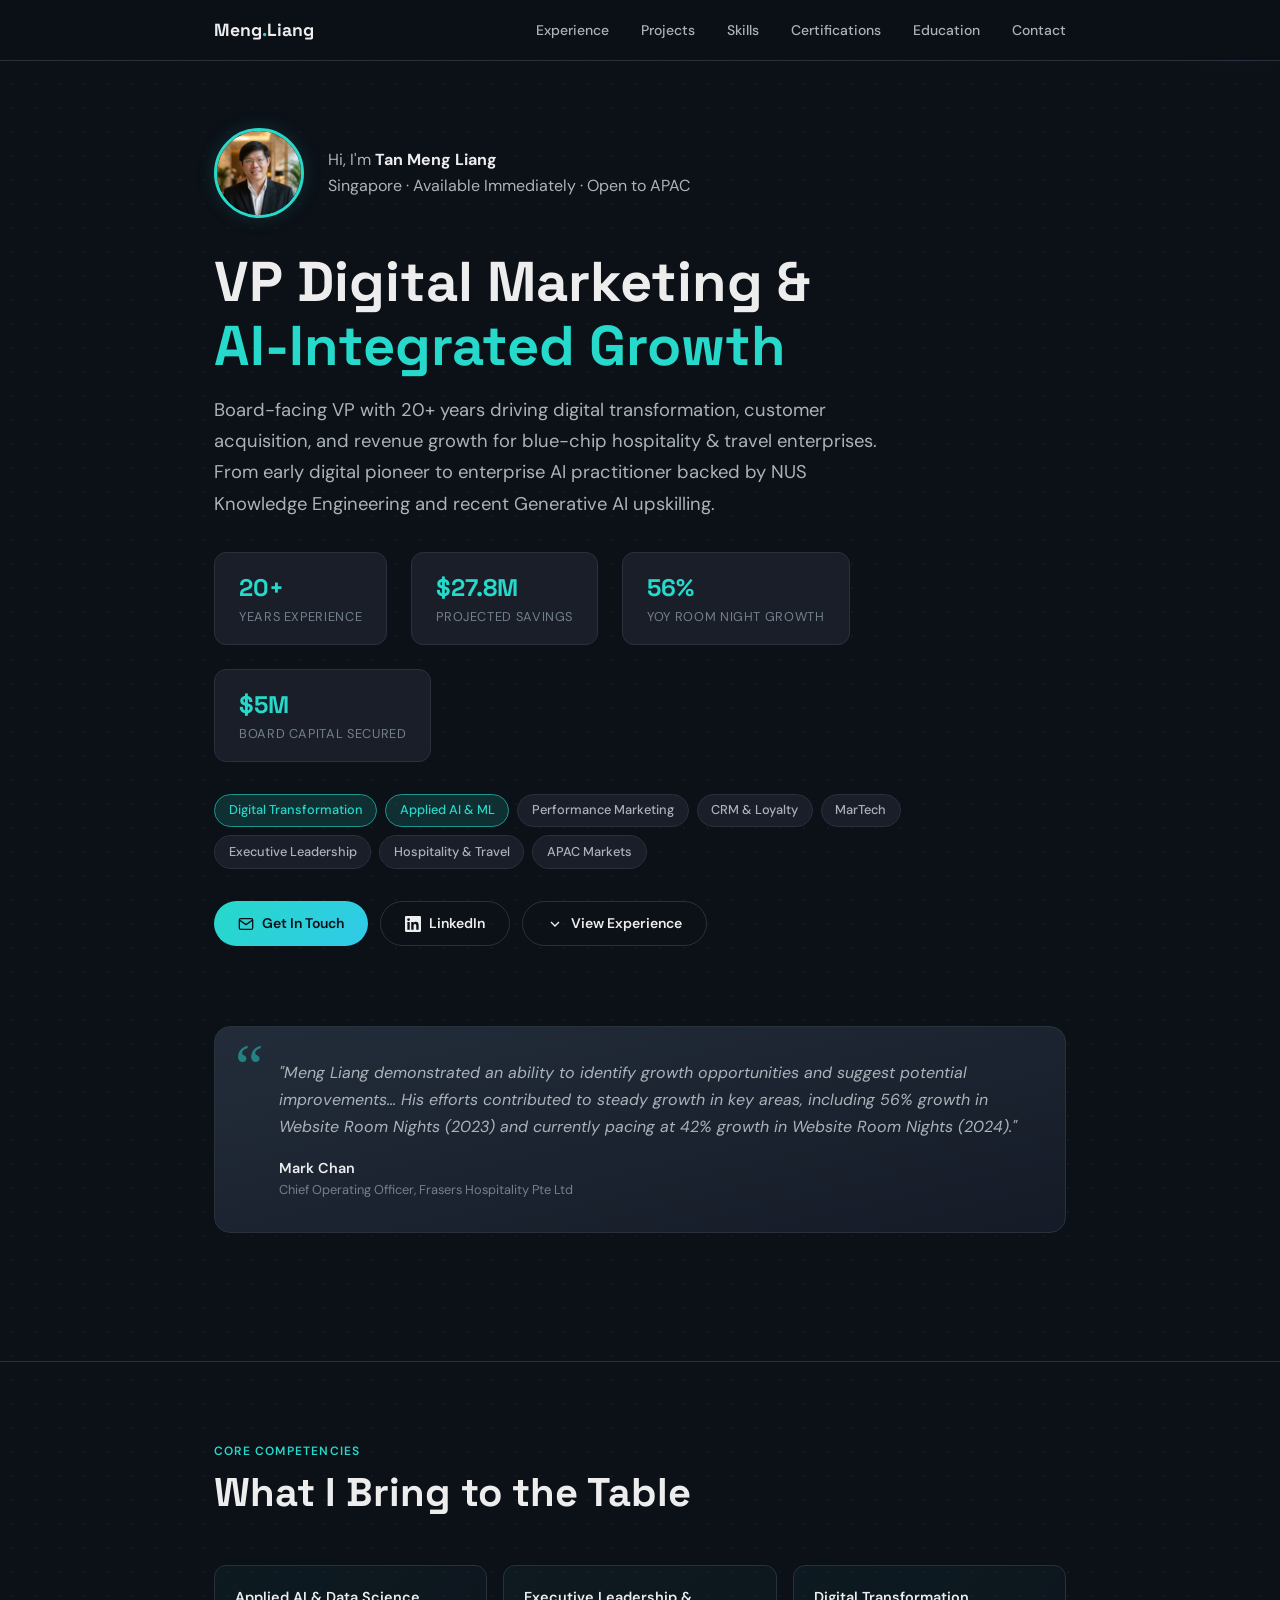
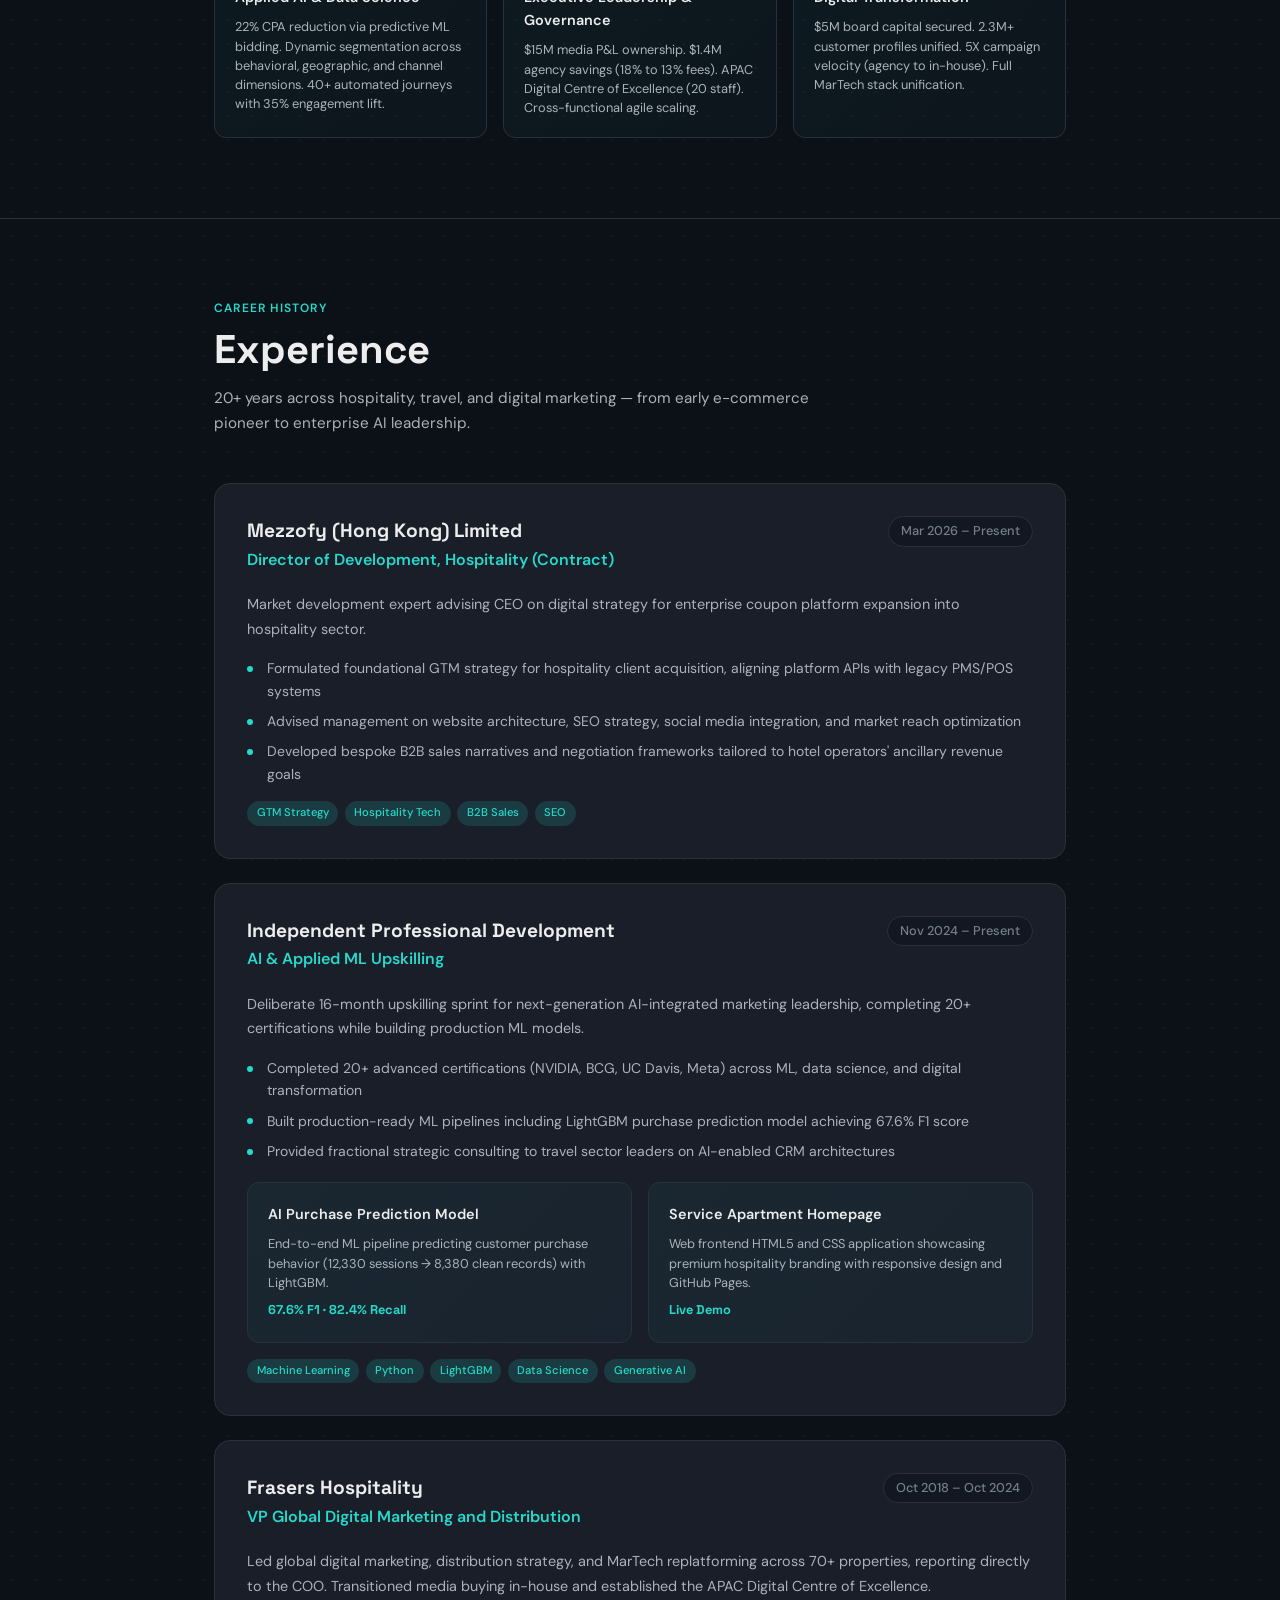
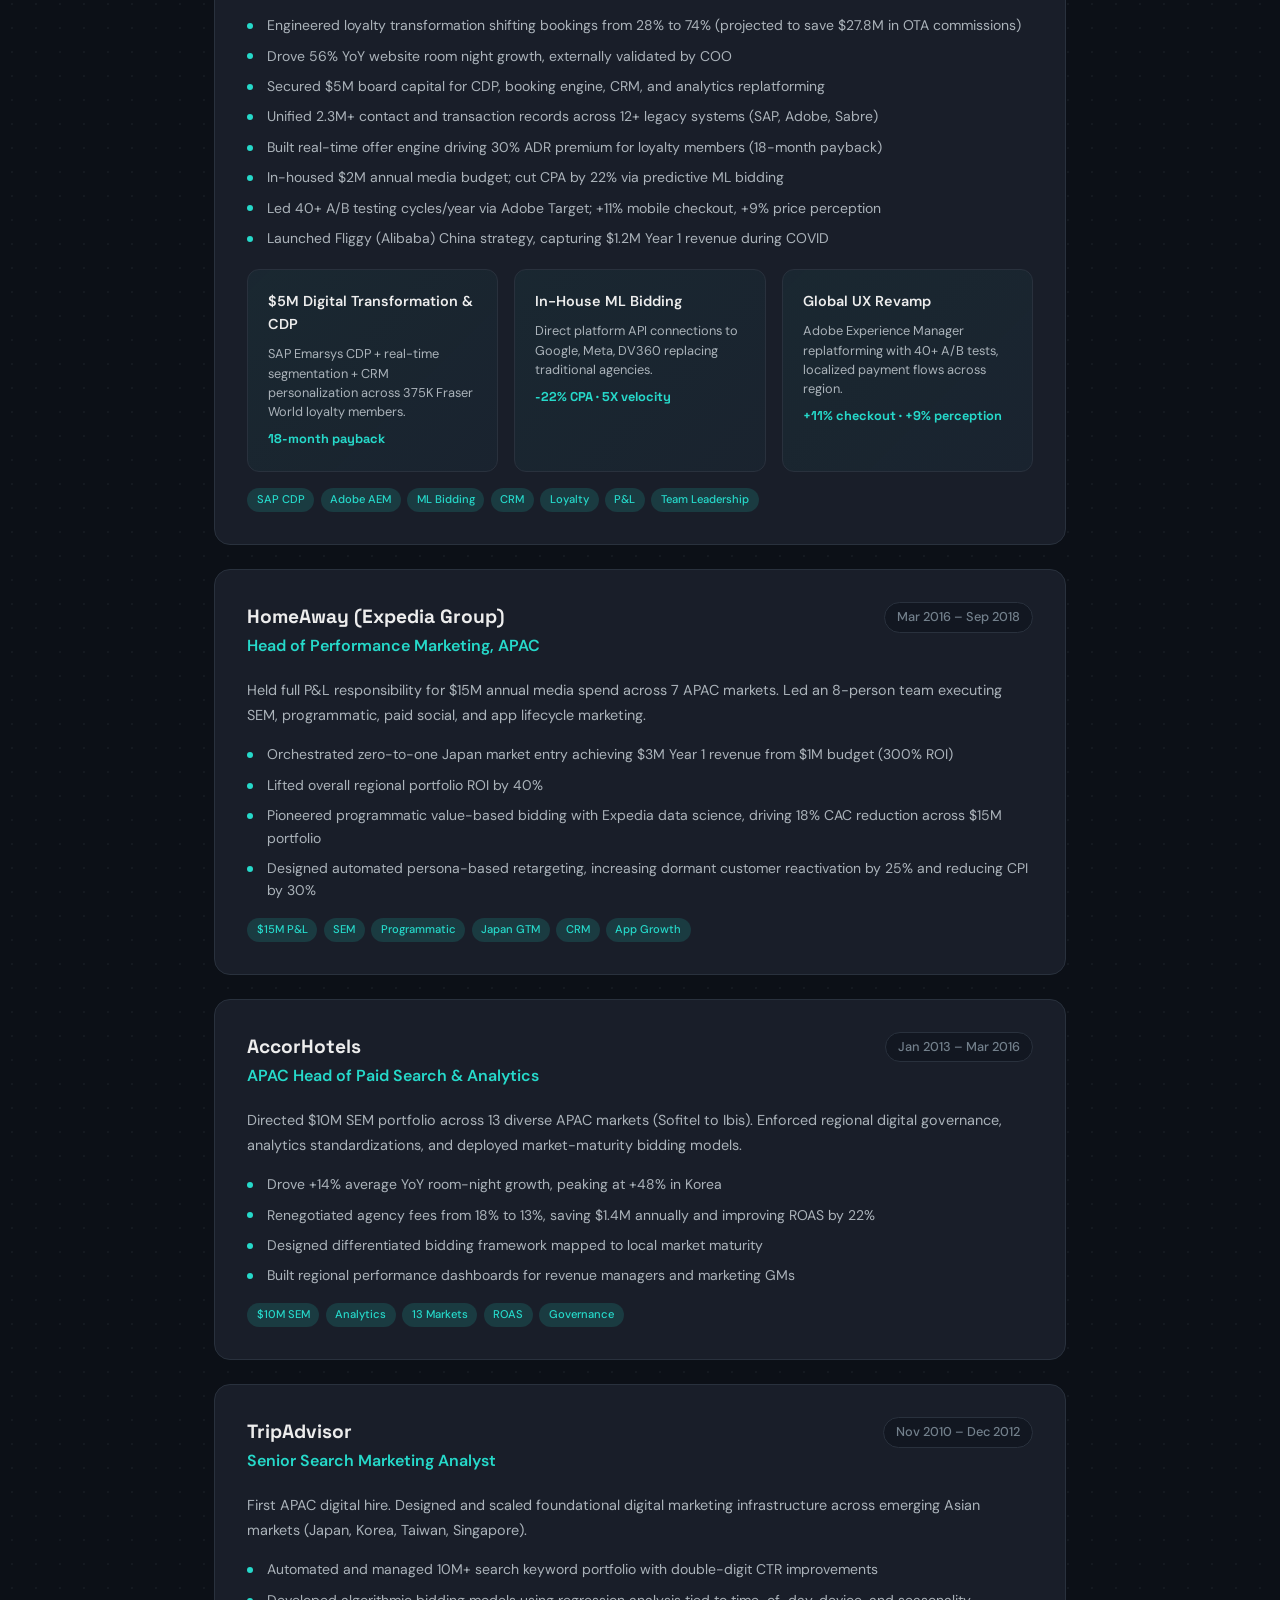
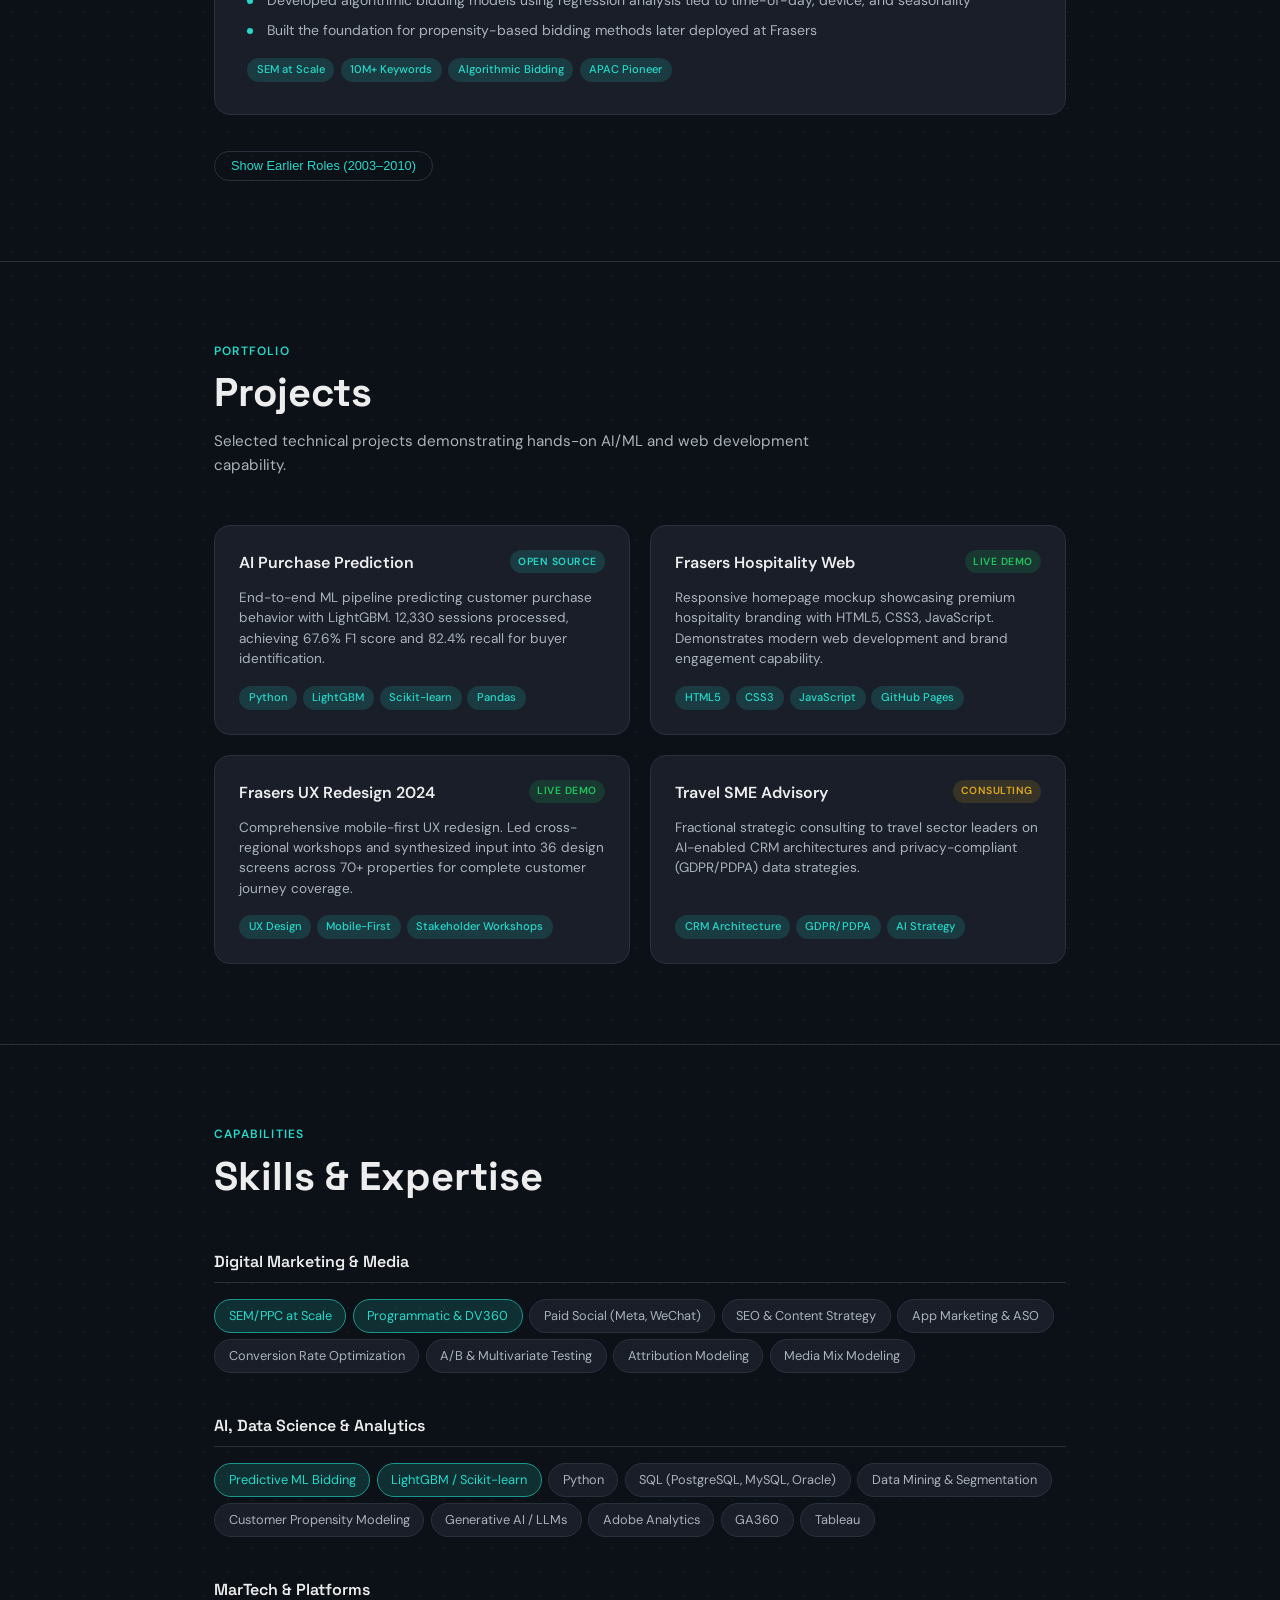
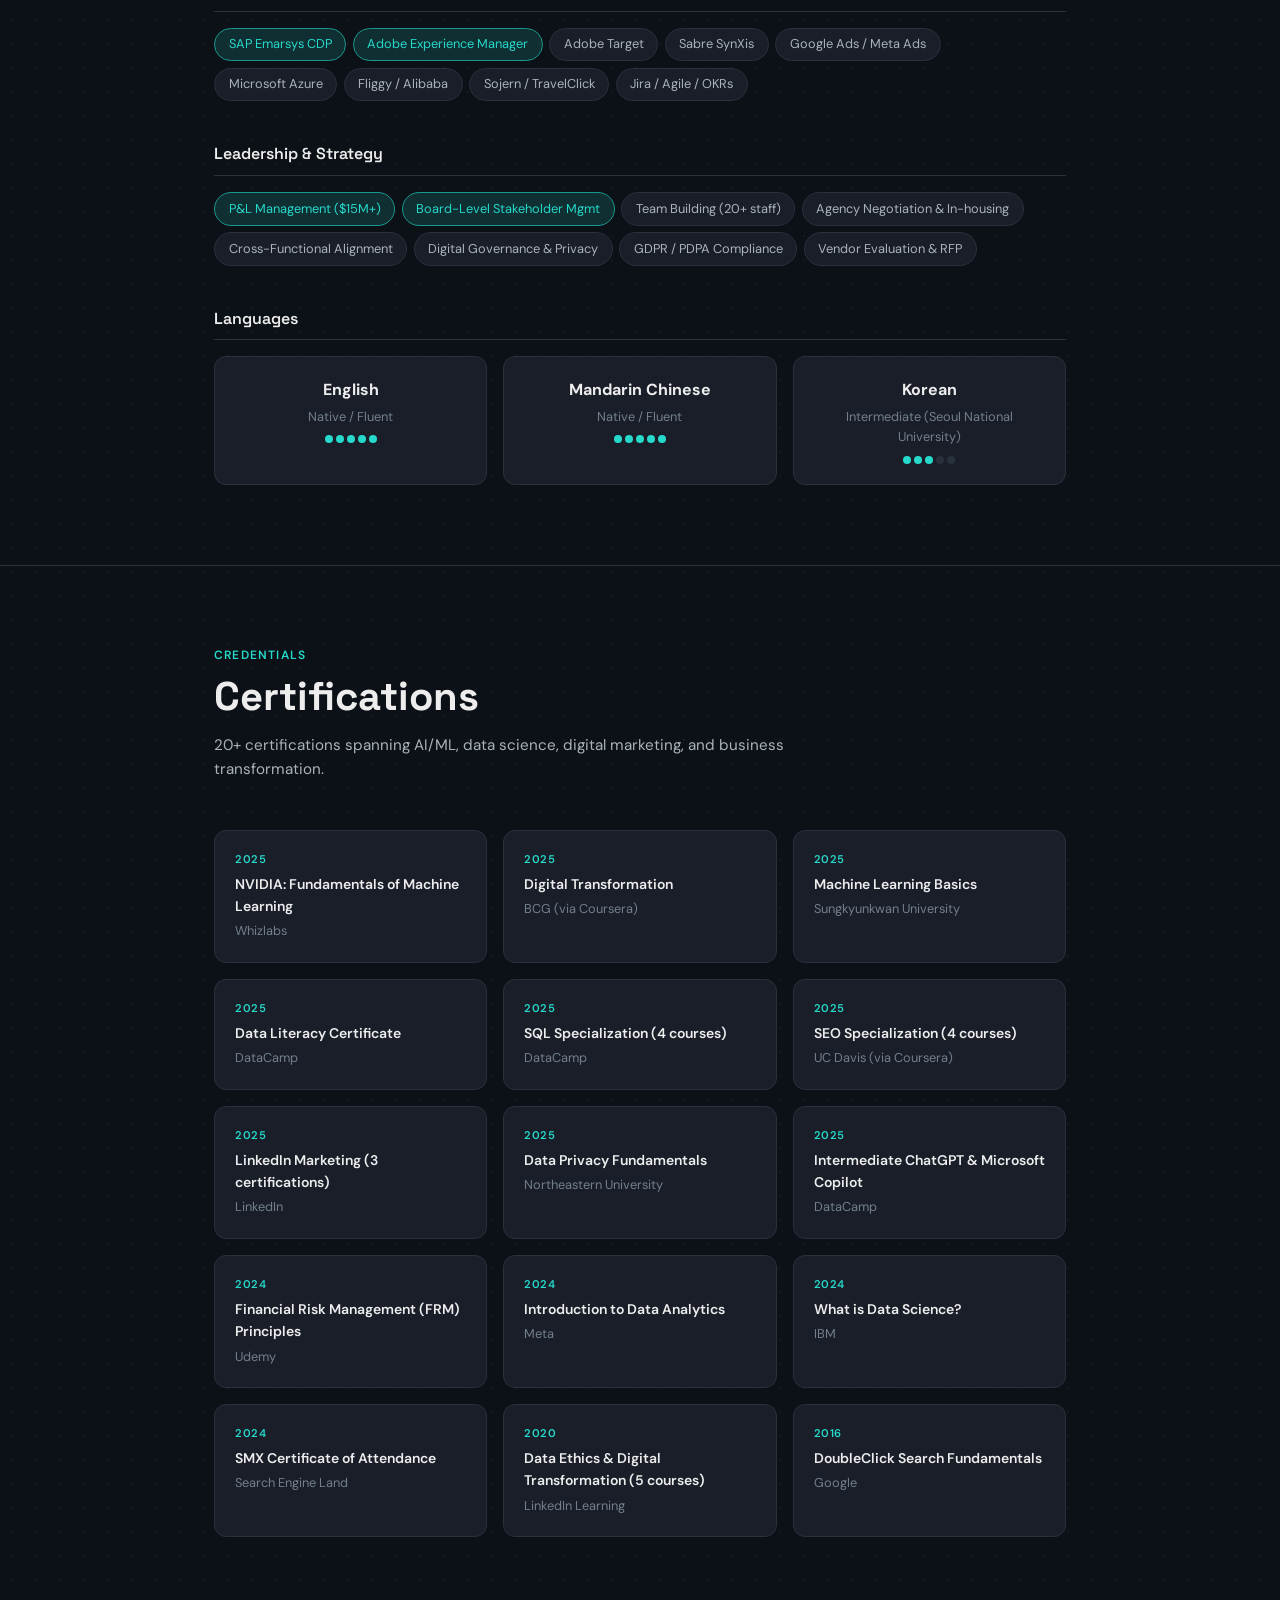
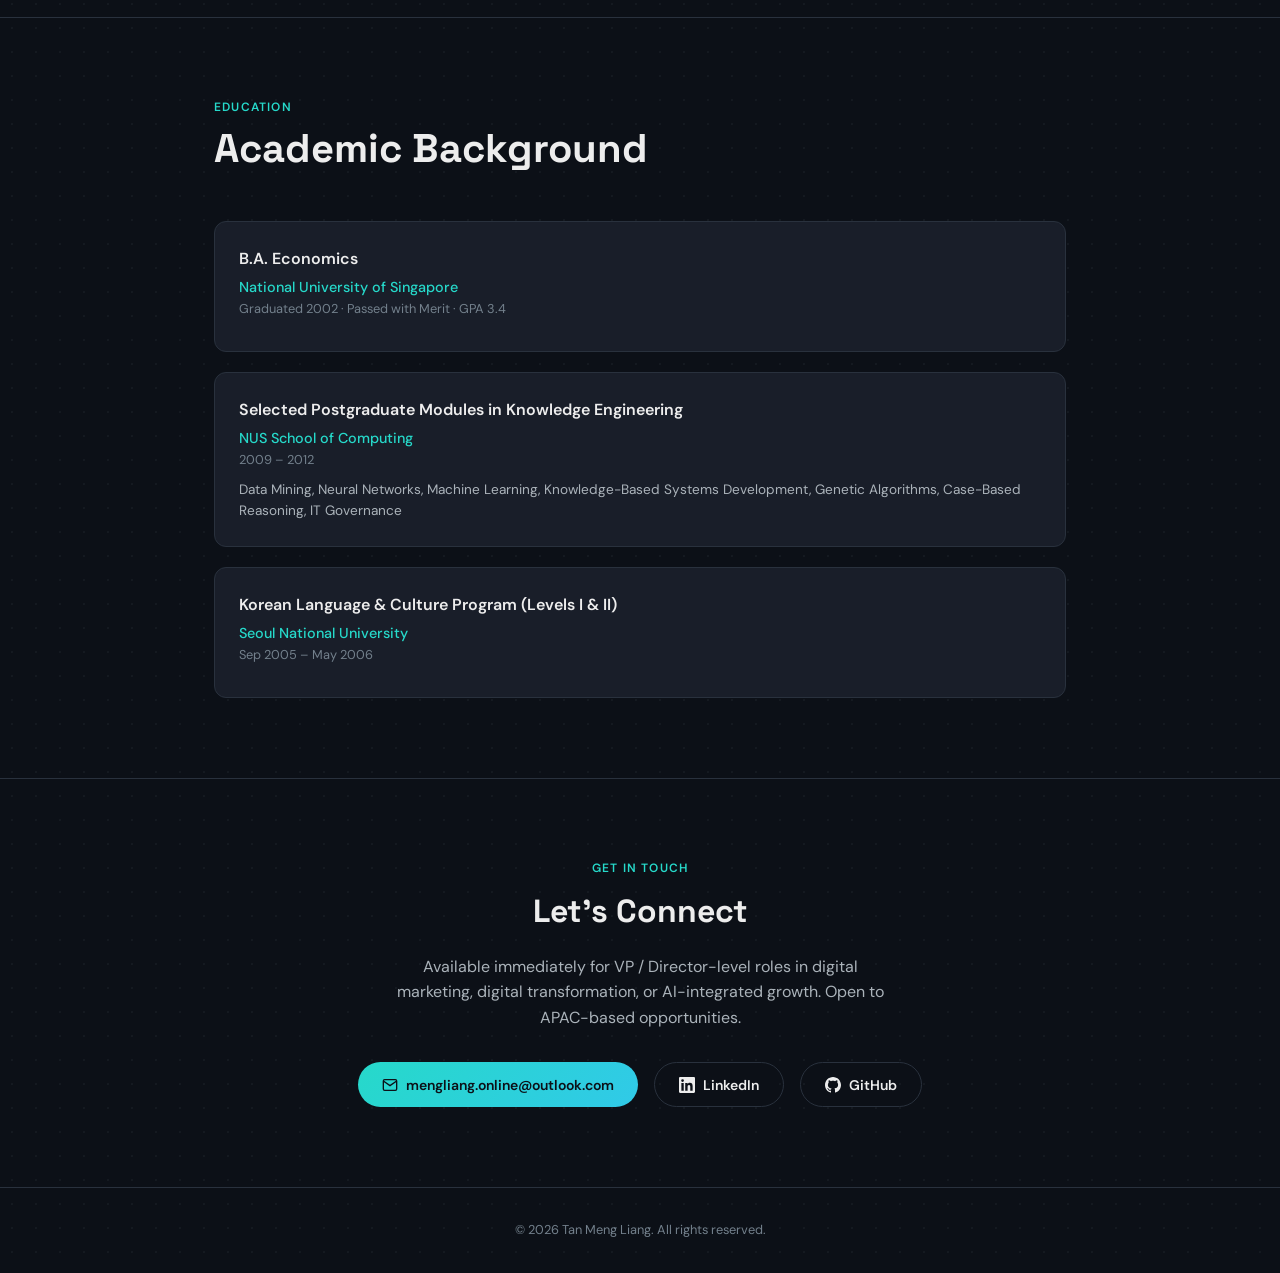
==== resume/index.html @ 30c7f970 "Add resume portfolio page inspired by santifer.io Single-page dark-mode resume at /resume/ with full" ====
<!DOCTYPE html>
<html lang="en">
<head>
  <meta charset="UTF-8">
  <meta name="viewport" content="width=device-width, initial-scale=1.0">
  <title>Tan Meng Liang — VP Digital Marketing & AI-Integrated Growth</title>
  <meta name="description" content="Board-facing VP of Digital Marketing with 20+ years driving digital transformation, customer acquisition, and revenue growth for blue-chip hospitality and travel enterprises.">

  <link rel="shortcut icon" href="../assets/images/logo.ico" type="image/x-icon">
  <link rel="preconnect" href="https://fonts.googleapis.com">
  <link rel="preconnect" href="https://fonts.gstatic.com" crossorigin>
  <link href="https://fonts.googleapis.com/css2?family=Space+Grotesk:wght@400;500;600;700&family=DM+Sans:wght@300;400;500;600;700&display=swap" rel="stylesheet">

  <style>
    /* ========== RESET & BASE ========== */
    *, *::before, *::after { margin: 0; padding: 0; box-sizing: border-box; }

    :root {
      --bg-primary: hsl(220, 30%, 7%);
      --bg-secondary: hsl(220, 30%, 10%);
      --bg-card: hsl(220, 25%, 13%);
      --bg-card-hover: hsl(220, 25%, 16%);
      --border: hsl(215, 20%, 20%);
      --border-light: hsl(215, 20%, 25%);
      --text-primary: hsl(0, 0%, 93%);
      --text-secondary: hsl(210, 10%, 70%);
      --text-muted: hsl(210, 10%, 50%);
      --accent: hsl(175, 70%, 50%);
      --accent-dim: hsl(175, 70%, 35%);
      --accent-glow: hsla(175, 70%, 50%, 0.15);
      --accent-2: hsl(190, 80%, 55%);
      --gradient-accent: linear-gradient(135deg, hsl(175, 70%, 50%), hsl(190, 80%, 55%));
      --gradient-card: linear-gradient(to bottom right, hsl(215, 25%, 18%) 3%, hsl(220, 30%, 12%) 97%);
      --gold: hsl(43, 76%, 50%);
      --purple: hsl(270, 70%, 60%);
      --success: hsl(142, 72%, 45%);
      --font-body: 'DM Sans', system-ui, sans-serif;
      --font-display: 'Space Grotesk', system-ui, sans-serif;
      --radius-sm: 0.375rem;
      --radius-md: 0.5rem;
      --radius-lg: 0.75rem;
      --radius-xl: 1rem;
      --radius-2xl: 1.25rem;
      --radius-full: 9999px;
      --shadow-sm: 0 1px 3px rgba(0,0,0,0.3);
      --shadow-md: 0 4px 12px rgba(0,0,0,0.3);
      --shadow-lg: 0 8px 30px rgba(0,0,0,0.4);
      --shadow-xl: 0 12px 40px rgba(0,0,0,0.5);
    }

    html { scroll-behavior: smooth; }
    body {
      font-family: var(--font-body);
      background: var(--bg-primary);
      color: var(--text-primary);
      line-height: 1.6;
      -webkit-font-smoothing: antialiased;
    }

    a { color: var(--accent); text-decoration: none; transition: all 0.2s; }
    a:hover { color: var(--accent-2); }
    img { max-width: 100%; display: block; }

    /* ========== LAYOUT ========== */
    .container { max-width: 900px; margin: 0 auto; padding: 0 1.5rem; }
    .section { padding: 5rem 0; }
    .section + .section { border-top: 1px solid var(--border); }

    /* ========== NAV ========== */
    nav {
      position: fixed; top: 0; left: 0; right: 0; z-index: 100;
      background: hsla(220, 30%, 7%, 0.85);
      backdrop-filter: blur(12px);
      border-bottom: 1px solid var(--border);
      transition: all 0.3s;
    }
    nav .container {
      display: flex; align-items: center; justify-content: space-between;
      height: 60px;
    }
    .nav-logo {
      font-family: var(--font-display); font-weight: 700; font-size: 1.1rem;
      color: var(--text-primary);
    }
    .nav-logo span { color: var(--accent); }
    .nav-links { display: flex; gap: 2rem; list-style: none; }
    .nav-links a {
      color: var(--text-secondary); font-size: 0.875rem; font-weight: 500;
      transition: color 0.2s; position: relative;
    }
    .nav-links a:hover, .nav-links a.active { color: var(--accent); }
    .nav-links a::after {
      content: ''; position: absolute; bottom: -4px; left: 0; width: 0; height: 2px;
      background: var(--accent); transition: width 0.2s;
    }
    .nav-links a:hover::after { width: 100%; }
    .nav-toggle { display: none; background: none; border: none; color: var(--text-primary); cursor: pointer; padding: 0.5rem; }
    .nav-toggle svg { width: 24px; height: 24px; }

    /* ========== HERO ========== */
    .hero {
      padding: 8rem 0 5rem;
      position: relative; overflow: hidden;
    }
    .hero::before {
      content: '';
      position: absolute; top: -50%; right: -20%; width: 600px; height: 600px;
      background: radial-gradient(circle, var(--accent-glow) 0%, transparent 70%);
      pointer-events: none;
      animation: hero-glow 8s ease-in-out infinite alternate;
    }
    @keyframes hero-glow {
      0% { transform: scale(1); opacity: 0.5; }
      100% { transform: scale(1.3); opacity: 0.8; }
    }
    .hero-content { position: relative; z-index: 1; }
    .hero-top { display: flex; align-items: center; gap: 1.5rem; margin-bottom: 2rem; }
    .hero-avatar {
      width: 90px; height: 90px; border-radius: var(--radius-full);
      border: 3px solid var(--accent);
      object-fit: cover; flex-shrink: 0;
      box-shadow: 0 0 20px var(--accent-glow);
    }
    .hero-intro { font-size: 1rem; color: var(--text-secondary); }
    .hero-intro strong { color: var(--text-primary); }
    .hero h1 {
      font-family: var(--font-display); font-size: clamp(2rem, 5vw, 3.5rem);
      font-weight: 700; line-height: 1.15; margin-bottom: 1rem;
    }
    .hero h1 .accent { color: var(--accent); }
    .hero-tagline {
      font-size: 1.15rem; color: var(--text-secondary); max-width: 680px;
      margin-bottom: 2rem; line-height: 1.7;
    }
    .hero-stats {
      display: flex; flex-wrap: wrap; gap: 1.5rem; margin-bottom: 2rem;
    }
    .stat {
      display: flex; flex-direction: column;
      padding: 1rem 1.5rem; background: var(--bg-card);
      border: 1px solid var(--border); border-radius: var(--radius-lg);
    }
    .stat-value {
      font-family: var(--font-display); font-size: 1.5rem; font-weight: 700; color: var(--accent);
    }
    .stat-label { font-size: 0.8rem; color: var(--text-muted); text-transform: uppercase; letter-spacing: 0.05em; }
    .hero-tags { display: flex; flex-wrap: wrap; gap: 0.5rem; margin-bottom: 2rem; }
    .tag {
      padding: 0.35rem 0.85rem; border-radius: var(--radius-full);
      font-size: 0.8rem; font-weight: 500;
      border: 1px solid var(--border);
      color: var(--text-secondary); background: var(--bg-card);
      transition: all 0.2s;
    }
    .tag:hover { border-color: var(--accent); color: var(--accent); }
    .tag.accent { background: var(--accent-glow); border-color: var(--accent-dim); color: var(--accent); }
    .hero-cta { display: flex; flex-wrap: wrap; gap: 0.75rem; }
    .btn {
      display: inline-flex; align-items: center; gap: 0.5rem;
      padding: 0.65rem 1.5rem; border-radius: var(--radius-full);
      font-size: 0.875rem; font-weight: 600; transition: all 0.2s;
      cursor: pointer; border: none;
    }
    .btn-primary {
      background: var(--gradient-accent); color: var(--bg-primary);
    }
    .btn-primary:hover { transform: translateY(-1px); box-shadow: 0 4px 20px var(--accent-glow); color: var(--bg-primary); }
    .btn-outline {
      background: transparent; color: var(--text-primary);
      border: 1px solid var(--border);
    }
    .btn-outline:hover { border-color: var(--accent); color: var(--accent); }

    /* ========== SECTION HEADERS ========== */
    .section-header { margin-bottom: 3rem; }
    .section-label {
      font-size: 0.75rem; font-weight: 600; text-transform: uppercase;
      letter-spacing: 0.1em; color: var(--accent); margin-bottom: 0.5rem;
    }
    .section-title {
      font-family: var(--font-display); font-size: clamp(1.75rem, 4vw, 2.5rem);
      font-weight: 700; line-height: 1.2;
    }
    .section-desc {
      color: var(--text-secondary); margin-top: 0.75rem; max-width: 600px; font-size: 0.95rem;
    }

    /* ========== QUOTE / TESTIMONIAL ========== */
    .quote-card {
      background: var(--gradient-card);
      border: 1px solid var(--border);
      border-radius: var(--radius-xl);
      padding: 2rem;
      margin-bottom: 3rem;
      position: relative;
    }
    .quote-card::before {
      content: '\201C'; font-size: 4rem; color: var(--accent);
      position: absolute; top: 0.5rem; left: 1.25rem; line-height: 1;
      font-family: Georgia, serif; opacity: 0.5;
    }
    .quote-text {
      font-size: 1rem; font-style: italic; color: var(--text-secondary);
      line-height: 1.7; padding-left: 2rem; margin-bottom: 1rem;
    }
    .quote-author {
      display: flex; align-items: center; gap: 0.75rem; padding-left: 2rem;
    }
    .quote-author-info .name { font-weight: 600; font-size: 0.9rem; color: var(--text-primary); }
    .quote-author-info .role { font-size: 0.8rem; color: var(--text-muted); }

    /* ========== EXPERIENCE ========== */
    .exp-timeline { position: relative; }
    .exp-item {
      position: relative;
      padding: 2rem;
      background: var(--bg-card);
      border: 1px solid var(--border);
      border-radius: var(--radius-xl);
      margin-bottom: 1.5rem;
      transition: all 0.3s;
    }
    .exp-item:hover {
      border-color: var(--border-light);
      box-shadow: var(--shadow-md);
      transform: translateY(-2px);
    }
    .exp-header { display: flex; justify-content: space-between; align-items: flex-start; flex-wrap: wrap; gap: 0.5rem; margin-bottom: 1rem; }
    .exp-company {
      font-family: var(--font-display); font-size: 1.2rem; font-weight: 700;
    }
    .exp-role { font-size: 1rem; color: var(--accent); font-weight: 600; margin-bottom: 0.25rem; }
    .exp-date {
      font-size: 0.8rem; color: var(--text-muted); font-weight: 500;
      padding: 0.25rem 0.75rem; background: var(--bg-secondary);
      border-radius: var(--radius-full); border: 1px solid var(--border);
      white-space: nowrap;
    }
    .exp-summary { color: var(--text-secondary); font-size: 0.9rem; margin-bottom: 1rem; line-height: 1.7; }
    .exp-achievements { list-style: none; margin-bottom: 1rem; }
    .exp-achievements li {
      position: relative; padding-left: 1.25rem; margin-bottom: 0.5rem;
      color: var(--text-secondary); font-size: 0.875rem; line-height: 1.6;
    }
    .exp-achievements li::before {
      content: ''; position: absolute; left: 0; top: 0.55rem;
      width: 6px; height: 6px; border-radius: 50%;
      background: var(--accent);
    }
    .exp-tags { display: flex; flex-wrap: wrap; gap: 0.4rem; margin-top: 1rem; }
    .exp-tag {
      font-size: 0.7rem; padding: 0.2rem 0.6rem;
      background: var(--accent-glow); color: var(--accent);
      border-radius: var(--radius-full); font-weight: 500;
    }

    /* Key project cards inside experience */
    .project-cards { display: grid; grid-template-columns: repeat(auto-fit, minmax(250px, 1fr)); gap: 1rem; margin-top: 1.25rem; }
    .project-card {
      padding: 1.25rem;
      background: linear-gradient(135deg, hsla(175, 70%, 50%, 0.05), hsla(190, 80%, 55%, 0.03));
      border: 1px solid var(--border);
      border-radius: var(--radius-lg);
      transition: all 0.2s;
    }
    .project-card:hover { border-color: var(--accent-dim); }
    .project-card h4 { font-size: 0.9rem; font-weight: 600; margin-bottom: 0.5rem; color: var(--text-primary); }
    .project-card p { font-size: 0.8rem; color: var(--text-secondary); line-height: 1.5; }
    .project-card .metric {
      display: inline-block; margin-top: 0.5rem; font-family: var(--font-display);
      font-size: 0.8rem; font-weight: 700; color: var(--accent);
    }

    /* ========== PROJECTS (GitHub) ========== */
    .projects-grid { display: grid; grid-template-columns: repeat(auto-fit, minmax(280px, 1fr)); gap: 1.25rem; }
    .gh-card {
      padding: 1.5rem;
      background: var(--bg-card);
      border: 1px solid var(--border);
      border-radius: var(--radius-xl);
      transition: all 0.3s;
      display: flex; flex-direction: column;
    }
    .gh-card:hover { border-color: var(--accent-dim); transform: translateY(-2px); box-shadow: var(--shadow-md); }
    .gh-card-header { display: flex; justify-content: space-between; align-items: flex-start; margin-bottom: 0.75rem; }
    .gh-card h3 { font-size: 1rem; font-weight: 600; }
    .gh-card h3 a { color: var(--text-primary); }
    .gh-card h3 a:hover { color: var(--accent); }
    .gh-badge {
      font-size: 0.65rem; font-weight: 600; padding: 0.2rem 0.5rem;
      border-radius: var(--radius-full); text-transform: uppercase; letter-spacing: 0.05em;
    }
    .gh-badge.live { background: hsla(142, 72%, 45%, 0.15); color: var(--success); }
    .gh-badge.open-source { background: var(--accent-glow); color: var(--accent); }
    .gh-card p { font-size: 0.85rem; color: var(--text-secondary); line-height: 1.5; flex: 1; margin-bottom: 1rem; }
    .gh-card-footer { display: flex; flex-wrap: wrap; gap: 0.35rem; }

    /* ========== SKILLS ========== */
    .skills-section { display: grid; gap: 2.5rem; }
    .skill-group h3 {
      font-family: var(--font-display); font-size: 1rem; font-weight: 600;
      color: var(--text-primary); margin-bottom: 1rem;
      padding-bottom: 0.5rem; border-bottom: 1px solid var(--border);
    }
    .skill-pills { display: flex; flex-wrap: wrap; gap: 0.4rem; }
    .skill-pill {
      font-size: 0.8rem; padding: 0.35rem 0.85rem;
      background: var(--bg-card); border: 1px solid var(--border);
      border-radius: var(--radius-full); color: var(--text-secondary);
      transition: all 0.2s;
    }
    .skill-pill:hover { border-color: var(--accent); color: var(--accent); }
    .skill-pill.highlight { background: var(--accent-glow); border-color: var(--accent-dim); color: var(--accent); }

    /* ========== CERTIFICATIONS ========== */
    .cert-grid {
      display: grid; grid-template-columns: repeat(auto-fill, minmax(260px, 1fr)); gap: 1rem;
    }
    .cert-card {
      padding: 1.25rem;
      background: var(--bg-card);
      border: 1px solid var(--border);
      border-radius: var(--radius-lg);
      transition: all 0.2s;
    }
    .cert-card:hover { border-color: var(--border-light); }
    .cert-year { font-size: 0.7rem; color: var(--accent); font-weight: 600; text-transform: uppercase; letter-spacing: 0.05em; }
    .cert-name { font-size: 0.875rem; font-weight: 600; margin: 0.25rem 0; color: var(--text-primary); }
    .cert-issuer { font-size: 0.8rem; color: var(--text-muted); }

    /* ========== EDUCATION ========== */
    .edu-list { display: grid; gap: 1.25rem; }
    .edu-item {
      padding: 1.5rem;
      background: var(--bg-card);
      border: 1px solid var(--border);
      border-radius: var(--radius-lg);
    }
    .edu-item h3 { font-size: 1rem; font-weight: 600; margin-bottom: 0.25rem; }
    .edu-item .edu-school { color: var(--accent); font-weight: 500; font-size: 0.9rem; }
    .edu-item .edu-year { font-size: 0.8rem; color: var(--text-muted); margin-bottom: 0.5rem; }
    .edu-item p { font-size: 0.85rem; color: var(--text-secondary); }

    /* ========== LANGUAGES ========== */
    .lang-grid { display: grid; grid-template-columns: repeat(auto-fit, minmax(200px, 1fr)); gap: 1rem; }
    .lang-card {
      padding: 1.25rem; background: var(--bg-card); border: 1px solid var(--border);
      border-radius: var(--radius-lg); text-align: center;
    }
    .lang-card h4 { font-size: 1rem; margin-bottom: 0.25rem; }
    .lang-card p { font-size: 0.8rem; color: var(--text-muted); }
    .lang-level {
      display: flex; gap: 3px; justify-content: center; margin-top: 0.5rem;
    }
    .lang-dot {
      width: 8px; height: 8px; border-radius: 50%;
      background: var(--border);
    }
    .lang-dot.filled { background: var(--accent); }

    /* ========== CONTACT / FOOTER ========== */
    .contact-section {
      text-align: center;
      padding: 5rem 0;
    }
    .contact-section h2 {
      font-family: var(--font-display); font-size: 2rem; font-weight: 700;
      margin-bottom: 1rem;
    }
    .contact-section p {
      color: var(--text-secondary); margin-bottom: 2rem; max-width: 500px; margin-inline: auto;
    }
    .contact-links { display: flex; justify-content: center; gap: 1rem; flex-wrap: wrap; }
    footer {
      border-top: 1px solid var(--border);
      padding: 2rem 0;
      text-align: center;
      color: var(--text-muted);
      font-size: 0.8rem;
    }

    /* ========== DOT GRID BG ========== */
    .dot-bg {
      background-image: radial-gradient(circle, hsla(210, 10%, 50%, 0.08) 1px, transparent 1px);
      background-size: 24px 24px;
    }

    /* ========== COLLAPSIBLE ========== */
    .collapsible-toggle {
      background: none; border: 1px solid var(--border); color: var(--accent);
      padding: 0.4rem 1rem; border-radius: var(--radius-full);
      font-size: 0.8rem; cursor: pointer; font-weight: 500;
      transition: all 0.2s; margin-top: 0.75rem;
    }
    .collapsible-toggle:hover { background: var(--accent-glow); }
    .collapsible-content {
      max-height: 0; overflow: hidden; transition: max-height 0.4s ease;
    }
    .collapsible-content.open { max-height: 3000px; }

    /* ========== RESPONSIVE ========== */
    @media (max-width: 768px) {
      .nav-links { display: none; }
      .nav-links.open {
        display: flex; flex-direction: column;
        position: absolute; top: 60px; left: 0; right: 0;
        background: var(--bg-primary);
        border-bottom: 1px solid var(--border);
        padding: 1rem 1.5rem; gap: 1rem;
      }
      .nav-toggle { display: block; }
      .hero-top { flex-direction: column; text-align: center; }
      .hero { text-align: center; }
      .hero-tagline { margin-inline: auto; }
      .hero-stats { justify-content: center; }
      .hero-tags { justify-content: center; }
      .hero-cta { justify-content: center; }
      .exp-header { flex-direction: column; }
      .project-cards { grid-template-columns: 1fr; }
      .section { padding: 3rem 0; }
    }

    @media (max-width: 480px) {
      .hero-stats { flex-direction: column; }
      .stat { flex-direction: row; gap: 0.75rem; align-items: center; }
      .projects-grid { grid-template-columns: 1fr; }
      .cert-grid { grid-template-columns: 1fr; }
    }

    /* ========== SCROLL ANIMATION ========== */
    .fade-in {
      opacity: 0; transform: translateY(20px);
      transition: opacity 0.6s ease, transform 0.6s ease;
    }
    .fade-in.visible { opacity: 1; transform: translateY(0); }
  </style>
</head>
<body class="dot-bg">

  <!-- NAV -->
  <nav>
    <div class="container">
      <a href="#" class="nav-logo">Meng<span>.</span>Liang</a>
      <ul class="nav-links" id="navLinks">
        <li><a href="#experience">Experience</a></li>
        <li><a href="#projects">Projects</a></li>
        <li><a href="#skills">Skills</a></li>
        <li><a href="#certifications">Certifications</a></li>
        <li><a href="#education">Education</a></li>
        <li><a href="#contact">Contact</a></li>
      </ul>
      <button class="nav-toggle" id="navToggle" aria-label="Toggle navigation">
        <svg viewBox="0 0 24 24" fill="none" stroke="currentColor" stroke-width="2"><line x1="3" y1="6" x2="21" y2="6"/><line x1="3" y1="12" x2="21" y2="12"/><line x1="3" y1="18" x2="21" y2="18"/></svg>
      </button>
    </div>
  </nav>

  <main>

    <!-- ============ HERO ============ -->
    <section class="hero">
      <div class="container hero-content">
        <div class="hero-top">
          <img src="../assets/images/my-avatar.jpeg" alt="Tan Meng Liang" class="hero-avatar">
          <div class="hero-intro">
            <p>Hi, I'm <strong>Tan Meng Liang</strong></p>
            <p>Singapore &middot; Available Immediately &middot; Open to APAC</p>
          </div>
        </div>

        <h1>VP Digital Marketing &<br><span class="accent">AI-Integrated Growth</span></h1>

        <p class="hero-tagline">
          Board-facing VP with 20+ years driving digital transformation, customer acquisition, and revenue growth for blue-chip hospitality & travel enterprises. From early digital pioneer to enterprise AI practitioner backed by NUS Knowledge Engineering and recent Generative AI upskilling.
        </p>

        <div class="hero-stats">
          <div class="stat">
            <span class="stat-value">20+</span>
            <span class="stat-label">Years Experience</span>
          </div>
          <div class="stat">
            <span class="stat-value">$27.8M</span>
            <span class="stat-label">Projected Savings</span>
          </div>
          <div class="stat">
            <span class="stat-value">56%</span>
            <span class="stat-label">YoY Room Night Growth</span>
          </div>
          <div class="stat">
            <span class="stat-value">$5M</span>
            <span class="stat-label">Board Capital Secured</span>
          </div>
        </div>

        <div class="hero-tags">
          <span class="tag accent">Digital Transformation</span>
          <span class="tag accent">Applied AI & ML</span>
          <span class="tag">Performance Marketing</span>
          <span class="tag">CRM & Loyalty</span>
          <span class="tag">MarTech</span>
          <span class="tag">Executive Leadership</span>
          <span class="tag">Hospitality & Travel</span>
          <span class="tag">APAC Markets</span>
        </div>

        <div class="hero-cta">
          <a href="#contact" class="btn btn-primary">
            <svg width="16" height="16" viewBox="0 0 24 24" fill="none" stroke="currentColor" stroke-width="2"><path d="M4 4h16c1.1 0 2 .9 2 2v12c0 1.1-.9 2-2 2H4c-1.1 0-2-.9-2-2V6c0-1.1.9-2 2-2z"/><polyline points="22,6 12,13 2,6"/></svg>
            Get In Touch
          </a>
          <a href="https://linkedin.com/in/mengliang" target="_blank" class="btn btn-outline">
            <svg width="16" height="16" viewBox="0 0 24 24" fill="currentColor"><path d="M20.447 20.452h-3.554v-5.569c0-1.328-.027-3.037-1.852-3.037-1.853 0-2.136 1.445-2.136 2.939v5.667H9.351V9h3.414v1.561h.046c.477-.9 1.637-1.85 3.37-1.85 3.601 0 4.267 2.37 4.267 5.455v6.286zM5.337 7.433a2.062 2.062 0 01-2.063-2.065 2.064 2.064 0 112.063 2.065zm1.782 13.019H3.555V9h3.564v11.452zM22.225 0H1.771C.792 0 0 .774 0 1.729v20.542C0 23.227.792 24 1.771 24h20.451C23.2 24 24 23.227 24 22.271V1.729C24 .774 23.2 0 22.222 0h.003z"/></svg>
            LinkedIn
          </a>
          <a href="#experience" class="btn btn-outline">
            <svg width="16" height="16" viewBox="0 0 24 24" fill="none" stroke="currentColor" stroke-width="2"><polyline points="6 9 12 15 18 9"/></svg>
            View Experience
          </a>
        </div>
      </div>
    </section>

    <!-- ============ RECOMMENDATION ============ -->
    <section class="section" style="padding-top: 0;">
      <div class="container">
        <div class="quote-card fade-in">
          <p class="quote-text">
            "Meng Liang demonstrated an ability to identify growth opportunities and suggest potential improvements... His efforts contributed to steady growth in key areas, including 56% growth in Website Room Nights (2023) and currently pacing at 42% growth in Website Room Nights (2024)."
          </p>
          <div class="quote-author">
            <div class="quote-author-info">
              <div class="name">Mark Chan</div>
              <div class="role">Chief Operating Officer, Frasers Hospitality Pte Ltd</div>
            </div>
          </div>
        </div>
      </div>
    </section>

    <!-- ============ CORE COMPETENCIES ============ -->
    <section class="section" id="competencies">
      <div class="container">
        <div class="section-header fade-in">
          <div class="section-label">Core Competencies</div>
          <h2 class="section-title">What I Bring to the Table</h2>
        </div>
        <div class="project-cards fade-in">
          <div class="project-card">
            <h4>Applied AI & Data Science</h4>
            <p>22% CPA reduction via predictive ML bidding. Dynamic segmentation across behavioral, geographic, and channel dimensions. 40+ automated journeys with 35% engagement lift.</p>
          </div>
          <div class="project-card">
            <h4>Executive Leadership & Governance</h4>
            <p>$15M media P&L ownership. $1.4M agency savings (18% to 13% fees). APAC Digital Centre of Excellence (20 staff). Cross-functional agile scaling.</p>
          </div>
          <div class="project-card">
            <h4>Digital Transformation</h4>
            <p>$5M board capital secured. 2.3M+ customer profiles unified. 5X campaign velocity (agency to in-house). Full MarTech stack unification.</p>
          </div>
        </div>
      </div>
    </section>

    <!-- ============ EXPERIENCE ============ -->
    <section class="section" id="experience">
      <div class="container">
        <div class="section-header fade-in">
          <div class="section-label">Career History</div>
          <h2 class="section-title">Experience</h2>
          <p class="section-desc">20+ years across hospitality, travel, and digital marketing — from early e-commerce pioneer to enterprise AI leadership.</p>
        </div>
        <div class="exp-timeline">

          <!-- Mezzofy -->
          <div class="exp-item fade-in">
            <div class="exp-header">
              <div>
                <div class="exp-company">Mezzofy (Hong Kong) Limited</div>
                <div class="exp-role">Director of Development, Hospitality (Contract)</div>
              </div>
              <span class="exp-date">Mar 2026 &ndash; Present</span>
            </div>
            <p class="exp-summary">Market development expert advising CEO on digital strategy for enterprise coupon platform expansion into hospitality sector.</p>
            <ul class="exp-achievements">
              <li>Formulated foundational GTM strategy for hospitality client acquisition, aligning platform APIs with legacy PMS/POS systems</li>
              <li>Advised management on website architecture, SEO strategy, social media integration, and market reach optimization</li>
              <li>Developed bespoke B2B sales narratives and negotiation frameworks tailored to hotel operators' ancillary revenue goals</li>
            </ul>
            <div class="exp-tags">
              <span class="exp-tag">GTM Strategy</span>
              <span class="exp-tag">Hospitality Tech</span>
              <span class="exp-tag">B2B Sales</span>
              <span class="exp-tag">SEO</span>
            </div>
          </div>

          <!-- Independent Professional Development -->
          <div class="exp-item fade-in">
            <div class="exp-header">
              <div>
                <div class="exp-company">Independent Professional Development</div>
                <div class="exp-role">AI & Applied ML Upskilling</div>
              </div>
              <span class="exp-date">Nov 2024 &ndash; Present</span>
            </div>
            <p class="exp-summary">Deliberate 16-month upskilling sprint for next-generation AI-integrated marketing leadership, completing 20+ certifications while building production ML models.</p>
            <ul class="exp-achievements">
              <li>Completed 20+ advanced certifications (NVIDIA, BCG, UC Davis, Meta) across ML, data science, and digital transformation</li>
              <li>Built production-ready ML pipelines including LightGBM purchase prediction model achieving 67.6% F1 score</li>
              <li>Provided fractional strategic consulting to travel sector leaders on AI-enabled CRM architectures</li>
            </ul>
            <div class="project-cards">
              <div class="project-card">
                <h4>AI Purchase Prediction Model</h4>
                <p>End-to-end ML pipeline predicting customer purchase behavior (12,330 sessions &rarr; 8,380 clean records) with LightGBM.</p>
                <span class="metric">67.6% F1 &middot; 82.4% Recall</span>
              </div>
              <div class="project-card">
                <h4>Service Apartment Homepage</h4>
                <p>Web frontend HTML5 and CSS application showcasing premium hospitality branding with responsive design and GitHub Pages.</p>
                <span class="metric">Live Demo</span>
              </div>
            </div>
            <div class="exp-tags">
              <span class="exp-tag">Machine Learning</span>
              <span class="exp-tag">Python</span>
              <span class="exp-tag">LightGBM</span>
              <span class="exp-tag">Data Science</span>
              <span class="exp-tag">Generative AI</span>
            </div>
          </div>

          <!-- Frasers Hospitality -->
          <div class="exp-item fade-in">
            <div class="exp-header">
              <div>
                <div class="exp-company">Frasers Hospitality</div>
                <div class="exp-role">VP Global Digital Marketing and Distribution</div>
              </div>
              <span class="exp-date">Oct 2018 &ndash; Oct 2024</span>
            </div>
            <p class="exp-summary">Led global digital marketing, distribution strategy, and MarTech replatforming across 70+ properties, reporting directly to the COO. Transitioned media buying in-house and established the APAC Digital Centre of Excellence.</p>
            <ul class="exp-achievements">
              <li>Engineered loyalty transformation shifting bookings from 28% to 74% (projected to save $27.8M in OTA commissions)</li>
              <li>Drove 56% YoY website room night growth, externally validated by COO</li>
              <li>Secured $5M board capital for CDP, booking engine, CRM, and analytics replatforming</li>
              <li>Unified 2.3M+ contact and transaction records across 12+ legacy systems (SAP, Adobe, Sabre)</li>
              <li>Built real-time offer engine driving 30% ADR premium for loyalty members (18-month payback)</li>
              <li>In-housed $2M annual media budget; cut CPA by 22% via predictive ML bidding</li>
              <li>Led 40+ A/B testing cycles/year via Adobe Target; +11% mobile checkout, +9% price perception</li>
              <li>Launched Fliggy (Alibaba) China strategy, capturing $1.2M Year 1 revenue during COVID</li>
            </ul>
            <div class="project-cards">
              <div class="project-card">
                <h4>$5M Digital Transformation & CDP</h4>
                <p>SAP Emarsys CDP + real-time segmentation + CRM personalization across 375K Fraser World loyalty members.</p>
                <span class="metric">18-month payback</span>
              </div>
              <div class="project-card">
                <h4>In-House ML Bidding</h4>
                <p>Direct platform API connections to Google, Meta, DV360 replacing traditional agencies.</p>
                <span class="metric">-22% CPA &middot; 5X velocity</span>
              </div>
              <div class="project-card">
                <h4>Global UX Revamp</h4>
                <p>Adobe Experience Manager replatforming with 40+ A/B tests, localized payment flows across region.</p>
                <span class="metric">+11% checkout &middot; +9% perception</span>
              </div>
            </div>
            <div class="exp-tags">
              <span class="exp-tag">SAP CDP</span>
              <span class="exp-tag">Adobe AEM</span>
              <span class="exp-tag">ML Bidding</span>
              <span class="exp-tag">CRM</span>
              <span class="exp-tag">Loyalty</span>
              <span class="exp-tag">P&L</span>
              <span class="exp-tag">Team Leadership</span>
            </div>
          </div>

          <!-- HomeAway -->
          <div class="exp-item fade-in">
            <div class="exp-header">
              <div>
                <div class="exp-company">HomeAway (Expedia Group)</div>
                <div class="exp-role">Head of Performance Marketing, APAC</div>
              </div>
              <span class="exp-date">Mar 2016 &ndash; Sep 2018</span>
            </div>
            <p class="exp-summary">Held full P&L responsibility for $15M annual media spend across 7 APAC markets. Led an 8-person team executing SEM, programmatic, paid social, and app lifecycle marketing.</p>
            <ul class="exp-achievements">
              <li>Orchestrated zero-to-one Japan market entry achieving $3M Year 1 revenue from $1M budget (300% ROI)</li>
              <li>Lifted overall regional portfolio ROI by 40%</li>
              <li>Pioneered programmatic value-based bidding with Expedia data science, driving 18% CAC reduction across $15M portfolio</li>
              <li>Designed automated persona-based retargeting, increasing dormant customer reactivation by 25% and reducing CPI by 30%</li>
            </ul>
            <div class="exp-tags">
              <span class="exp-tag">$15M P&L</span>
              <span class="exp-tag">SEM</span>
              <span class="exp-tag">Programmatic</span>
              <span class="exp-tag">Japan GTM</span>
              <span class="exp-tag">CRM</span>
              <span class="exp-tag">App Growth</span>
            </div>
          </div>

          <!-- AccorHotels -->
          <div class="exp-item fade-in">
            <div class="exp-header">
              <div>
                <div class="exp-company">AccorHotels</div>
                <div class="exp-role">APAC Head of Paid Search & Analytics</div>
              </div>
              <span class="exp-date">Jan 2013 &ndash; Mar 2016</span>
            </div>
            <p class="exp-summary">Directed $10M SEM portfolio across 13 diverse APAC markets (Sofitel to Ibis). Enforced regional digital governance, analytics standardizations, and deployed market-maturity bidding models.</p>
            <ul class="exp-achievements">
              <li>Drove +14% average YoY room-night growth, peaking at +48% in Korea</li>
              <li>Renegotiated agency fees from 18% to 13%, saving $1.4M annually and improving ROAS by 22%</li>
              <li>Designed differentiated bidding framework mapped to local market maturity</li>
              <li>Built regional performance dashboards for revenue managers and marketing GMs</li>
            </ul>
            <div class="exp-tags">
              <span class="exp-tag">$10M SEM</span>
              <span class="exp-tag">Analytics</span>
              <span class="exp-tag">13 Markets</span>
              <span class="exp-tag">ROAS</span>
              <span class="exp-tag">Governance</span>
            </div>
          </div>

          <!-- TripAdvisor -->
          <div class="exp-item fade-in">
            <div class="exp-header">
              <div>
                <div class="exp-company">TripAdvisor</div>
                <div class="exp-role">Senior Search Marketing Analyst</div>
              </div>
              <span class="exp-date">Nov 2010 &ndash; Dec 2012</span>
            </div>
            <p class="exp-summary">First APAC digital hire. Designed and scaled foundational digital marketing infrastructure across emerging Asian markets (Japan, Korea, Taiwan, Singapore).</p>
            <ul class="exp-achievements">
              <li>Automated and managed 10M+ search keyword portfolio with double-digit CTR improvements</li>
              <li>Developed algorithmic bidding models using regression analysis tied to time-of-day, device, and seasonality</li>
              <li>Built the foundation for propensity-based bidding methods later deployed at Frasers</li>
            </ul>
            <div class="exp-tags">
              <span class="exp-tag">SEM at Scale</span>
              <span class="exp-tag">10M+ Keywords</span>
              <span class="exp-tag">Algorithmic Bidding</span>
              <span class="exp-tag">APAC Pioneer</span>
            </div>
          </div>

          <!-- Earlier roles (collapsible) -->
          <button class="collapsible-toggle" onclick="toggleEarlier()">Show Earlier Roles (2003&ndash;2010)</button>
          <div class="collapsible-content" id="earlierRoles">

            <!-- GroupM -->
            <div class="exp-item fade-in" style="margin-top: 1.5rem;">
              <div class="exp-header">
                <div>
                  <div class="exp-company">GroupM</div>
                  <div class="exp-role">SEM Lead, APACJ</div>
                </div>
                <span class="exp-date">Apr 2010 &ndash; Nov 2010</span>
              </div>
              <p class="exp-summary">Directed US$10M SEM budget across 8 APAC markets for Dell's consumer and enterprise divisions.</p>
              <ul class="exp-achievements">
                <li>Delivered 20% ROI improvement through intent-based campaign structuring and geo-bidding tiers</li>
              </ul>
            </div>

            <!-- Singapore Press Holdings -->
            <div class="exp-item fade-in">
              <div class="exp-header">
                <div>
                  <div class="exp-company">Singapore Press Holdings</div>
                  <div class="exp-role">Digital Marketing Executive</div>
                </div>
                <span class="exp-date">Mar 2008 &ndash; Apr 2010</span>
              </div>
              <p class="exp-summary">Managed integrated SEM, display, and sponsorship campaigns, onboarding 100+ SME advertisers onto the company's self-serve platform.</p>
              <ul class="exp-achievements">
                <li>Achieved 88% YoY growth in digital advertising revenue (2009)</li>
                <li>Built one of Singapore's earliest structured multi-channel digital marketing operations</li>
              </ul>
            </div>

            <!-- Prince Flower Shop -->
            <div class="exp-item fade-in">
              <div class="exp-header">
                <div>
                  <div class="exp-company">Prince Flower Shop</div>
                  <div class="exp-role">E-Commerce & Marketing Lead</div>
                </div>
                <span class="exp-date">Apr 2004 &ndash; Mar 2008</span>
              </div>
              <p class="exp-summary">Built one of Singapore's earliest direct-to-consumer e-commerce operations across SEO, SEM, and checkout optimization.</p>
              <ul class="exp-achievements">
                <li>Designed end-to-end DTC e-commerce funnels including a custom Excel-based CRM that prefigured enterprise lifecycle programs</li>
              </ul>
            </div>

            <!-- Raffles International Hotels -->
            <div class="exp-item fade-in">
              <div class="exp-header">
                <div>
                  <div class="exp-company">Raffles International Hotels</div>
                  <div class="exp-role">CRM Marketing Executive</div>
                </div>
                <span class="exp-date">Jan 2003 &ndash; Apr 2004</span>
              </div>
              <p class="exp-summary">Managed global CRM marketing initiatives across 12 luxury properties.</p>
              <ul class="exp-achievements">
                <li>Ran among Singapore's first email A/B tests in luxury hospitality (2003), achieving 25% engagement lift through lifecycle segmentation</li>
              </ul>
            </div>

          </div><!-- /earlierRoles -->

        </div>
      </div>
    </section>

    <!-- ============ PROJECTS ============ -->
    <section class="section" id="projects">
      <div class="container">
        <div class="section-header fade-in">
          <div class="section-label">Portfolio</div>
          <h2 class="section-title">Projects</h2>
          <p class="section-desc">Selected technical projects demonstrating hands-on AI/ML and web development capability.</p>
        </div>
        <div class="projects-grid fade-in">

          <div class="gh-card">
            <div class="gh-card-header">
              <h3><a href="https://github.com/mengliang10/aiap23-tan-meng-liang-639H" target="_blank">AI Purchase Prediction</a></h3>
              <span class="gh-badge open-source">Open Source</span>
            </div>
            <p>End-to-end ML pipeline predicting customer purchase behavior with LightGBM. 12,330 sessions processed, achieving 67.6% F1 score and 82.4% recall for buyer identification.</p>
            <div class="gh-card-footer">
              <span class="exp-tag">Python</span>
              <span class="exp-tag">LightGBM</span>
              <span class="exp-tag">Scikit-learn</span>
              <span class="exp-tag">Pandas</span>
            </div>
          </div>

          <div class="gh-card">
            <div class="gh-card-header">
              <h3><a href="https://mengliang10.github.io/frasers-hospitality/" target="_blank">Frasers Hospitality Web</a></h3>
              <span class="gh-badge live">Live Demo</span>
            </div>
            <p>Responsive homepage mockup showcasing premium hospitality branding with HTML5, CSS3, JavaScript. Demonstrates modern web development and brand engagement capability.</p>
            <div class="gh-card-footer">
              <span class="exp-tag">HTML5</span>
              <span class="exp-tag">CSS3</span>
              <span class="exp-tag">JavaScript</span>
              <span class="exp-tag">GitHub Pages</span>
            </div>
          </div>

          <div class="gh-card">
            <div class="gh-card-header">
              <h3><a href="https://mengliang10.github.io/frasers-hospitality-UX2024/" target="_blank">Frasers UX Redesign 2024</a></h3>
              <span class="gh-badge live">Live Demo</span>
            </div>
            <p>Comprehensive mobile-first UX redesign. Led cross-regional workshops and synthesized input into 36 design screens across 70+ properties for complete customer journey coverage.</p>
            <div class="gh-card-footer">
              <span class="exp-tag">UX Design</span>
              <span class="exp-tag">Mobile-First</span>
              <span class="exp-tag">Stakeholder Workshops</span>
            </div>
          </div>

          <div class="gh-card">
            <div class="gh-card-header">
              <h3><a href="#" target="_blank">Travel SME Advisory</a></h3>
              <span class="gh-badge" style="background: hsla(43,76%,50%,0.15); color: var(--gold);">Consulting</span>
            </div>
            <p>Fractional strategic consulting to travel sector leaders on AI-enabled CRM architectures and privacy-compliant (GDPR/PDPA) data strategies.</p>
            <div class="gh-card-footer">
              <span class="exp-tag">CRM Architecture</span>
              <span class="exp-tag">GDPR/PDPA</span>
              <span class="exp-tag">AI Strategy</span>
            </div>
          </div>

        </div>
      </div>
    </section>

    <!-- ============ SKILLS ============ -->
    <section class="section" id="skills">
      <div class="container">
        <div class="section-header fade-in">
          <div class="section-label">Capabilities</div>
          <h2 class="section-title">Skills & Expertise</h2>
        </div>
        <div class="skills-section fade-in">

          <div class="skill-group">
            <h3>Digital Marketing & Media</h3>
            <div class="skill-pills">
              <span class="skill-pill highlight">SEM/PPC at Scale</span>
              <span class="skill-pill highlight">Programmatic & DV360</span>
              <span class="skill-pill">Paid Social (Meta, WeChat)</span>
              <span class="skill-pill">SEO & Content Strategy</span>
              <span class="skill-pill">App Marketing & ASO</span>
              <span class="skill-pill">Conversion Rate Optimization</span>
              <span class="skill-pill">A/B & Multivariate Testing</span>
              <span class="skill-pill">Attribution Modeling</span>
              <span class="skill-pill">Media Mix Modeling</span>
            </div>
          </div>

          <div class="skill-group">
            <h3>AI, Data Science & Analytics</h3>
            <div class="skill-pills">
              <span class="skill-pill highlight">Predictive ML Bidding</span>
              <span class="skill-pill highlight">LightGBM / Scikit-learn</span>
              <span class="skill-pill">Python</span>
              <span class="skill-pill">SQL (PostgreSQL, MySQL, Oracle)</span>
              <span class="skill-pill">Data Mining & Segmentation</span>
              <span class="skill-pill">Customer Propensity Modeling</span>
              <span class="skill-pill">Generative AI / LLMs</span>
              <span class="skill-pill">Adobe Analytics</span>
              <span class="skill-pill">GA360</span>
              <span class="skill-pill">Tableau</span>
            </div>
          </div>

          <div class="skill-group">
            <h3>MarTech & Platforms</h3>
            <div class="skill-pills">
              <span class="skill-pill highlight">SAP Emarsys CDP</span>
              <span class="skill-pill highlight">Adobe Experience Manager</span>
              <span class="skill-pill">Adobe Target</span>
              <span class="skill-pill">Sabre SynXis</span>
              <span class="skill-pill">Google Ads / Meta Ads</span>
              <span class="skill-pill">Microsoft Azure</span>
              <span class="skill-pill">Fliggy / Alibaba</span>
              <span class="skill-pill">Sojern / TravelClick</span>
              <span class="skill-pill">Jira / Agile / OKRs</span>
            </div>
          </div>

          <div class="skill-group">
            <h3>Leadership & Strategy</h3>
            <div class="skill-pills">
              <span class="skill-pill highlight">P&L Management ($15M+)</span>
              <span class="skill-pill highlight">Board-Level Stakeholder Mgmt</span>
              <span class="skill-pill">Team Building (20+ staff)</span>
              <span class="skill-pill">Agency Negotiation & In-housing</span>
              <span class="skill-pill">Cross-Functional Alignment</span>
              <span class="skill-pill">Digital Governance & Privacy</span>
              <span class="skill-pill">GDPR / PDPA Compliance</span>
              <span class="skill-pill">Vendor Evaluation & RFP</span>
            </div>
          </div>

          <!-- Languages -->
          <div class="skill-group">
            <h3>Languages</h3>
            <div class="lang-grid">
              <div class="lang-card">
                <h4>English</h4>
                <p>Native / Fluent</p>
                <div class="lang-level">
                  <div class="lang-dot filled"></div>
                  <div class="lang-dot filled"></div>
                  <div class="lang-dot filled"></div>
                  <div class="lang-dot filled"></div>
                  <div class="lang-dot filled"></div>
                </div>
              </div>
              <div class="lang-card">
                <h4>Mandarin Chinese</h4>
                <p>Native / Fluent</p>
                <div class="lang-level">
                  <div class="lang-dot filled"></div>
                  <div class="lang-dot filled"></div>
                  <div class="lang-dot filled"></div>
                  <div class="lang-dot filled"></div>
                  <div class="lang-dot filled"></div>
                </div>
              </div>
              <div class="lang-card">
                <h4>Korean</h4>
                <p>Intermediate (Seoul National University)</p>
                <div class="lang-level">
                  <div class="lang-dot filled"></div>
                  <div class="lang-dot filled"></div>
                  <div class="lang-dot filled"></div>
                  <div class="lang-dot"></div>
                  <div class="lang-dot"></div>
                </div>
              </div>
            </div>
          </div>

        </div>
      </div>
    </section>

    <!-- ============ CERTIFICATIONS ========== -->
    <section class="section" id="certifications">
      <div class="container">
        <div class="section-header fade-in">
          <div class="section-label">Credentials</div>
          <h2 class="section-title">Certifications</h2>
          <p class="section-desc">20+ certifications spanning AI/ML, data science, digital marketing, and business transformation.</p>
        </div>

        <div class="cert-grid fade-in">

          <!-- 2025 -->
          <div class="cert-card">
            <div class="cert-year">2025</div>
            <div class="cert-name">NVIDIA: Fundamentals of Machine Learning</div>
            <div class="cert-issuer">Whizlabs</div>
          </div>
          <div class="cert-card">
            <div class="cert-year">2025</div>
            <div class="cert-name">Digital Transformation</div>
            <div class="cert-issuer">BCG (via Coursera)</div>
          </div>
          <div class="cert-card">
            <div class="cert-year">2025</div>
            <div class="cert-name">Machine Learning Basics</div>
            <div class="cert-issuer">Sungkyunkwan University</div>
          </div>
          <div class="cert-card">
            <div class="cert-year">2025</div>
            <div class="cert-name">Data Literacy Certificate</div>
            <div class="cert-issuer">DataCamp</div>
          </div>
          <div class="cert-card">
            <div class="cert-year">2025</div>
            <div class="cert-name">SQL Specialization (4 courses)</div>
            <div class="cert-issuer">DataCamp</div>
          </div>
          <div class="cert-card">
            <div class="cert-year">2025</div>
            <div class="cert-name">SEO Specialization (4 courses)</div>
            <div class="cert-issuer">UC Davis (via Coursera)</div>
          </div>
          <div class="cert-card">
            <div class="cert-year">2025</div>
            <div class="cert-name">LinkedIn Marketing (3 certifications)</div>
            <div class="cert-issuer">LinkedIn</div>
          </div>
          <div class="cert-card">
            <div class="cert-year">2025</div>
            <div class="cert-name">Data Privacy Fundamentals</div>
            <div class="cert-issuer">Northeastern University</div>
          </div>
          <div class="cert-card">
            <div class="cert-year">2025</div>
            <div class="cert-name">Intermediate ChatGPT & Microsoft Copilot</div>
            <div class="cert-issuer">DataCamp</div>
          </div>

          <!-- 2024 -->
          <div class="cert-card">
            <div class="cert-year">2024</div>
            <div class="cert-name">Financial Risk Management (FRM) Principles</div>
            <div class="cert-issuer">Udemy</div>
          </div>
          <div class="cert-card">
            <div class="cert-year">2024</div>
            <div class="cert-name">Introduction to Data Analytics</div>
            <div class="cert-issuer">Meta</div>
          </div>
          <div class="cert-card">
            <div class="cert-year">2024</div>
            <div class="cert-name">What is Data Science?</div>
            <div class="cert-issuer">IBM</div>
          </div>
          <div class="cert-card">
            <div class="cert-year">2024</div>
            <div class="cert-name">SMX Certificate of Attendance</div>
            <div class="cert-issuer">Search Engine Land</div>
          </div>

          <!-- Older -->
          <div class="cert-card">
            <div class="cert-year">2020</div>
            <div class="cert-name">Data Ethics & Digital Transformation (5 courses)</div>
            <div class="cert-issuer">LinkedIn Learning</div>
          </div>
          <div class="cert-card">
            <div class="cert-year">2016</div>
            <div class="cert-name">DoubleClick Search Fundamentals</div>
            <div class="cert-issuer">Google</div>
          </div>

        </div>
      </div>
    </section>

    <!-- ============ EDUCATION ============ -->
    <section class="section" id="education">
      <div class="container">
        <div class="section-header fade-in">
          <div class="section-label">Education</div>
          <h2 class="section-title">Academic Background</h2>
        </div>
        <div class="edu-list fade-in">

          <div class="edu-item">
            <h3>B.A. Economics</h3>
            <div class="edu-school">National University of Singapore</div>
            <div class="edu-year">Graduated 2002 &middot; Passed with Merit &middot; GPA 3.4</div>
          </div>

          <div class="edu-item">
            <h3>Selected Postgraduate Modules in Knowledge Engineering</h3>
            <div class="edu-school">NUS School of Computing</div>
            <div class="edu-year">2009 &ndash; 2012</div>
            <p>Data Mining, Neural Networks, Machine Learning, Knowledge-Based Systems Development, Genetic Algorithms, Case-Based Reasoning, IT Governance</p>
          </div>

          <div class="edu-item">
            <h3>Korean Language & Culture Program (Levels I & II)</h3>
            <div class="edu-school">Seoul National University</div>
            <div class="edu-year">Sep 2005 &ndash; May 2006</div>
          </div>

        </div>
      </div>
    </section>

    <!-- ============ CONTACT ============ -->
    <section class="section contact-section" id="contact">
      <div class="container">
        <div class="section-label">Get In Touch</div>
        <h2>Let's Connect</h2>
        <p>
          Available immediately for VP / Director-level roles in digital marketing, digital transformation, or AI-integrated growth. Open to APAC-based opportunities.
        </p>
        <div class="contact-links">
          <a href="mailto:mengliang.online@outlook.com" class="btn btn-primary">
            <svg width="16" height="16" viewBox="0 0 24 24" fill="none" stroke="currentColor" stroke-width="2"><path d="M4 4h16c1.1 0 2 .9 2 2v12c0 1.1-.9 2-2 2H4c-1.1 0-2-.9-2-2V6c0-1.1.9-2 2-2z"/><polyline points="22,6 12,13 2,6"/></svg>
            mengliang.online@outlook.com
          </a>
          <a href="https://linkedin.com/in/mengliang" target="_blank" class="btn btn-outline">
            <svg width="16" height="16" viewBox="0 0 24 24" fill="currentColor"><path d="M20.447 20.452h-3.554v-5.569c0-1.328-.027-3.037-1.852-3.037-1.853 0-2.136 1.445-2.136 2.939v5.667H9.351V9h3.414v1.561h.046c.477-.9 1.637-1.85 3.37-1.85 3.601 0 4.267 2.37 4.267 5.455v6.286zM5.337 7.433a2.062 2.062 0 01-2.063-2.065 2.064 2.064 0 112.063 2.065zm1.782 13.019H3.555V9h3.564v11.452zM22.225 0H1.771C.792 0 0 .774 0 1.729v20.542C0 23.227.792 24 1.771 24h20.451C23.2 24 24 23.227 24 22.271V1.729C24 .774 23.2 0 22.222 0h.003z"/></svg>
            LinkedIn
          </a>
          <a href="https://github.com/mengliang10" target="_blank" class="btn btn-outline">
            <svg width="16" height="16" viewBox="0 0 24 24" fill="currentColor"><path d="M12 0c-6.626 0-12 5.373-12 12 0 5.302 3.438 9.8 8.207 11.387.599.111.793-.261.793-.577v-2.234c-3.338.726-4.033-1.416-4.033-1.416-.546-1.387-1.333-1.756-1.333-1.756-1.089-.745.083-.729.083-.729 1.205.084 1.839 1.237 1.839 1.237 1.07 1.834 2.807 1.304 3.492.997.107-.775.418-1.305.762-1.604-2.665-.305-5.467-1.334-5.467-5.931 0-1.311.469-2.381 1.236-3.221-.124-.303-.535-1.524.117-3.176 0 0 1.008-.322 3.301 1.23.957-.266 1.983-.399 3.003-.404 1.02.005 2.047.138 3.006.404 2.291-1.552 3.297-1.23 3.297-1.23.653 1.653.242 2.874.118 3.176.77.84 1.235 1.911 1.235 3.221 0 4.609-2.807 5.624-5.479 5.921.43.372.823 1.102.823 2.222v3.293c0 .319.192.694.801.576 4.765-1.589 8.199-6.086 8.199-11.386 0-6.627-5.373-12-12-12z"/></svg>
            GitHub
          </a>
        </div>
      </div>
    </section>

  </main>

  <footer>
    <div class="container">
      <p>&copy; 2026 Tan Meng Liang. All rights reserved.</p>
    </div>
  </footer>

  <script>
    // Mobile nav toggle
    document.getElementById('navToggle').addEventListener('click', () => {
      document.getElementById('navLinks').classList.toggle('open');
    });

    // Close nav on link click
    document.querySelectorAll('.nav-links a').forEach(link => {
      link.addEventListener('click', () => {
        document.getElementById('navLinks').classList.remove('open');
      });
    });

    // Collapsible earlier roles
    function toggleEarlier() {
      const el = document.getElementById('earlierRoles');
      const btn = el.previousElementSibling;
      el.classList.toggle('open');
      btn.textContent = el.classList.contains('open') ? 'Hide Earlier Roles' : 'Show Earlier Roles (2003\u20132010)';
    }

    // Scroll fade-in animation
    const observer = new IntersectionObserver((entries) => {
      entries.forEach(entry => {
        if (entry.isIntersecting) {
          entry.target.classList.add('visible');
        }
      });
    }, { threshold: 0.1 });

    document.querySelectorAll('.fade-in').forEach(el => observer.observe(el));

    // Active nav link on scroll
    const sections = document.querySelectorAll('section[id]');
    window.addEventListener('scroll', () => {
      const scrollY = window.scrollY + 100;
      sections.forEach(section => {
        const top = section.offsetTop;
        const height = section.offsetHeight;
        const id = section.getAttribute('id');
        const link = document.querySelector(`.nav-links a[href="#${id}"]`);
        if (link) {
          if (scrollY >= top && scrollY < top + height) {
            link.classList.add('active');
          } else {
            link.classList.remove('active');
          }
        }
      });
    });
  </script>

</body>
</html>
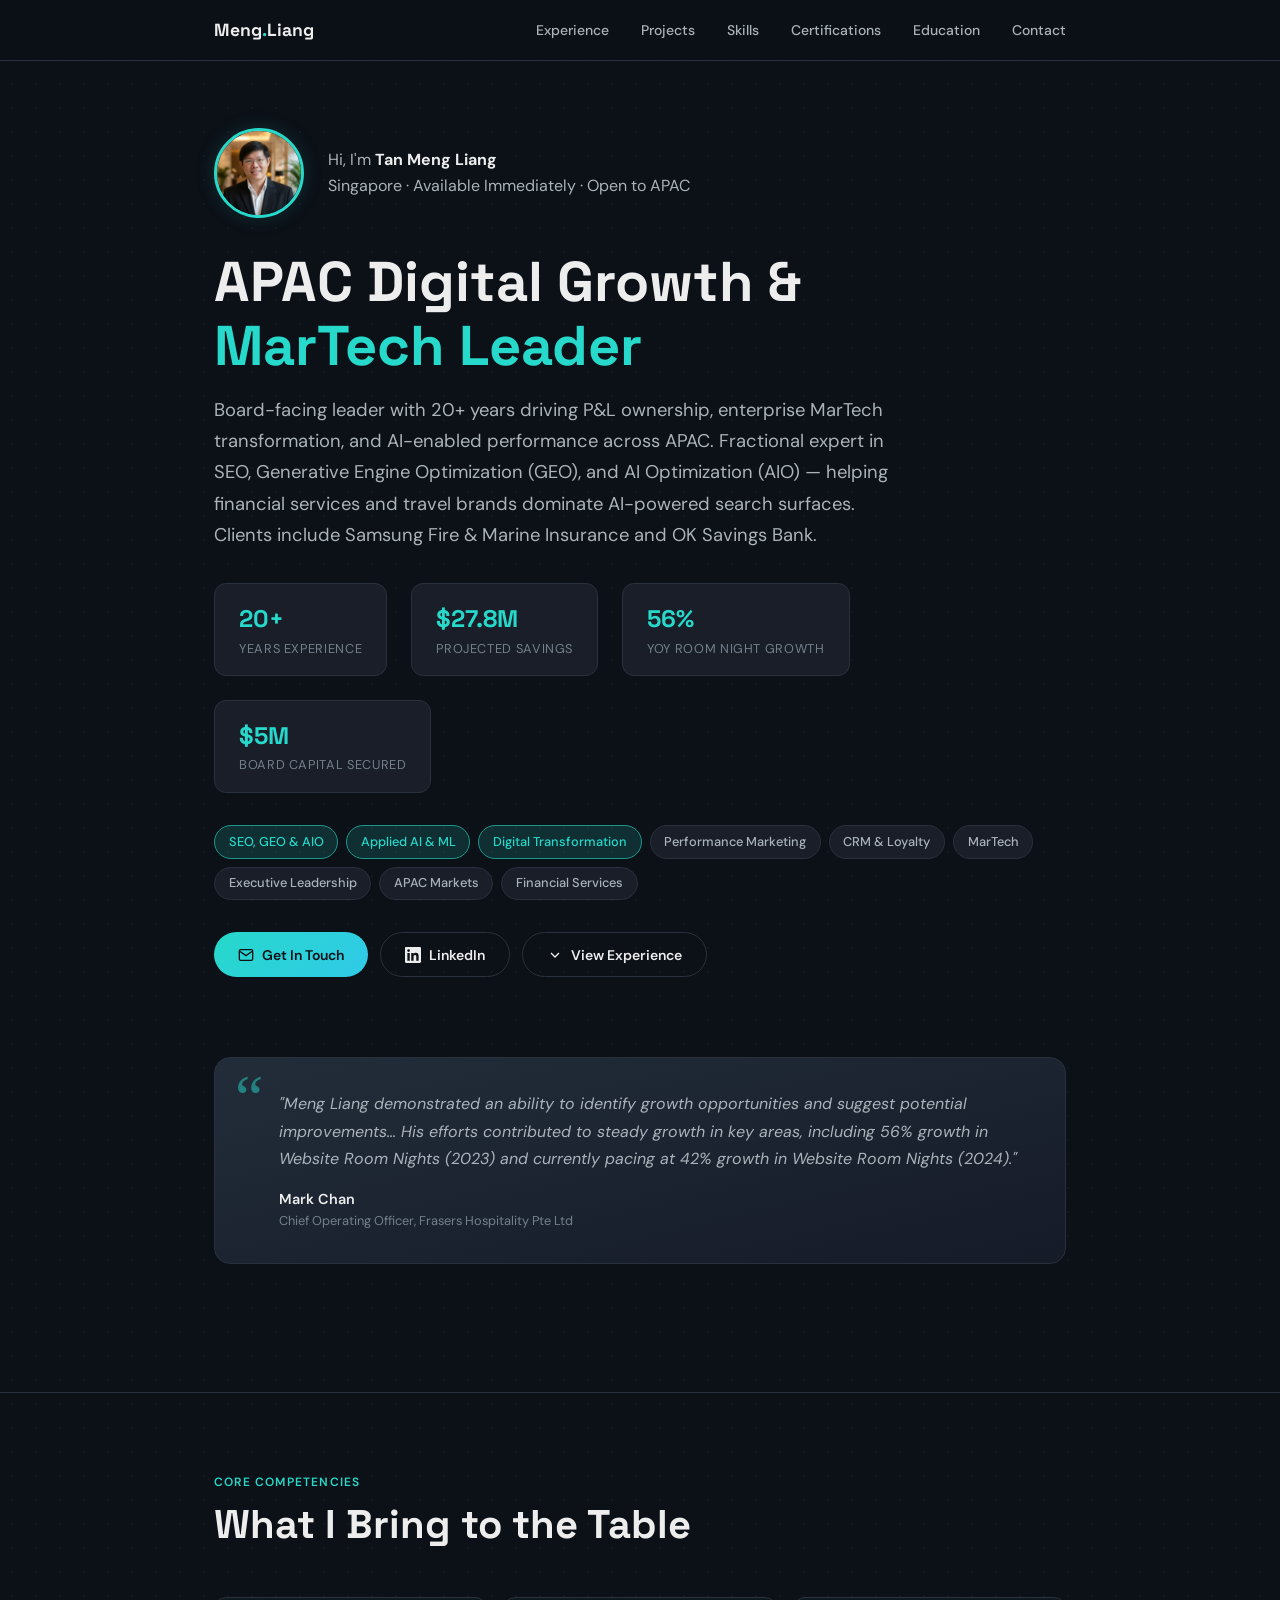
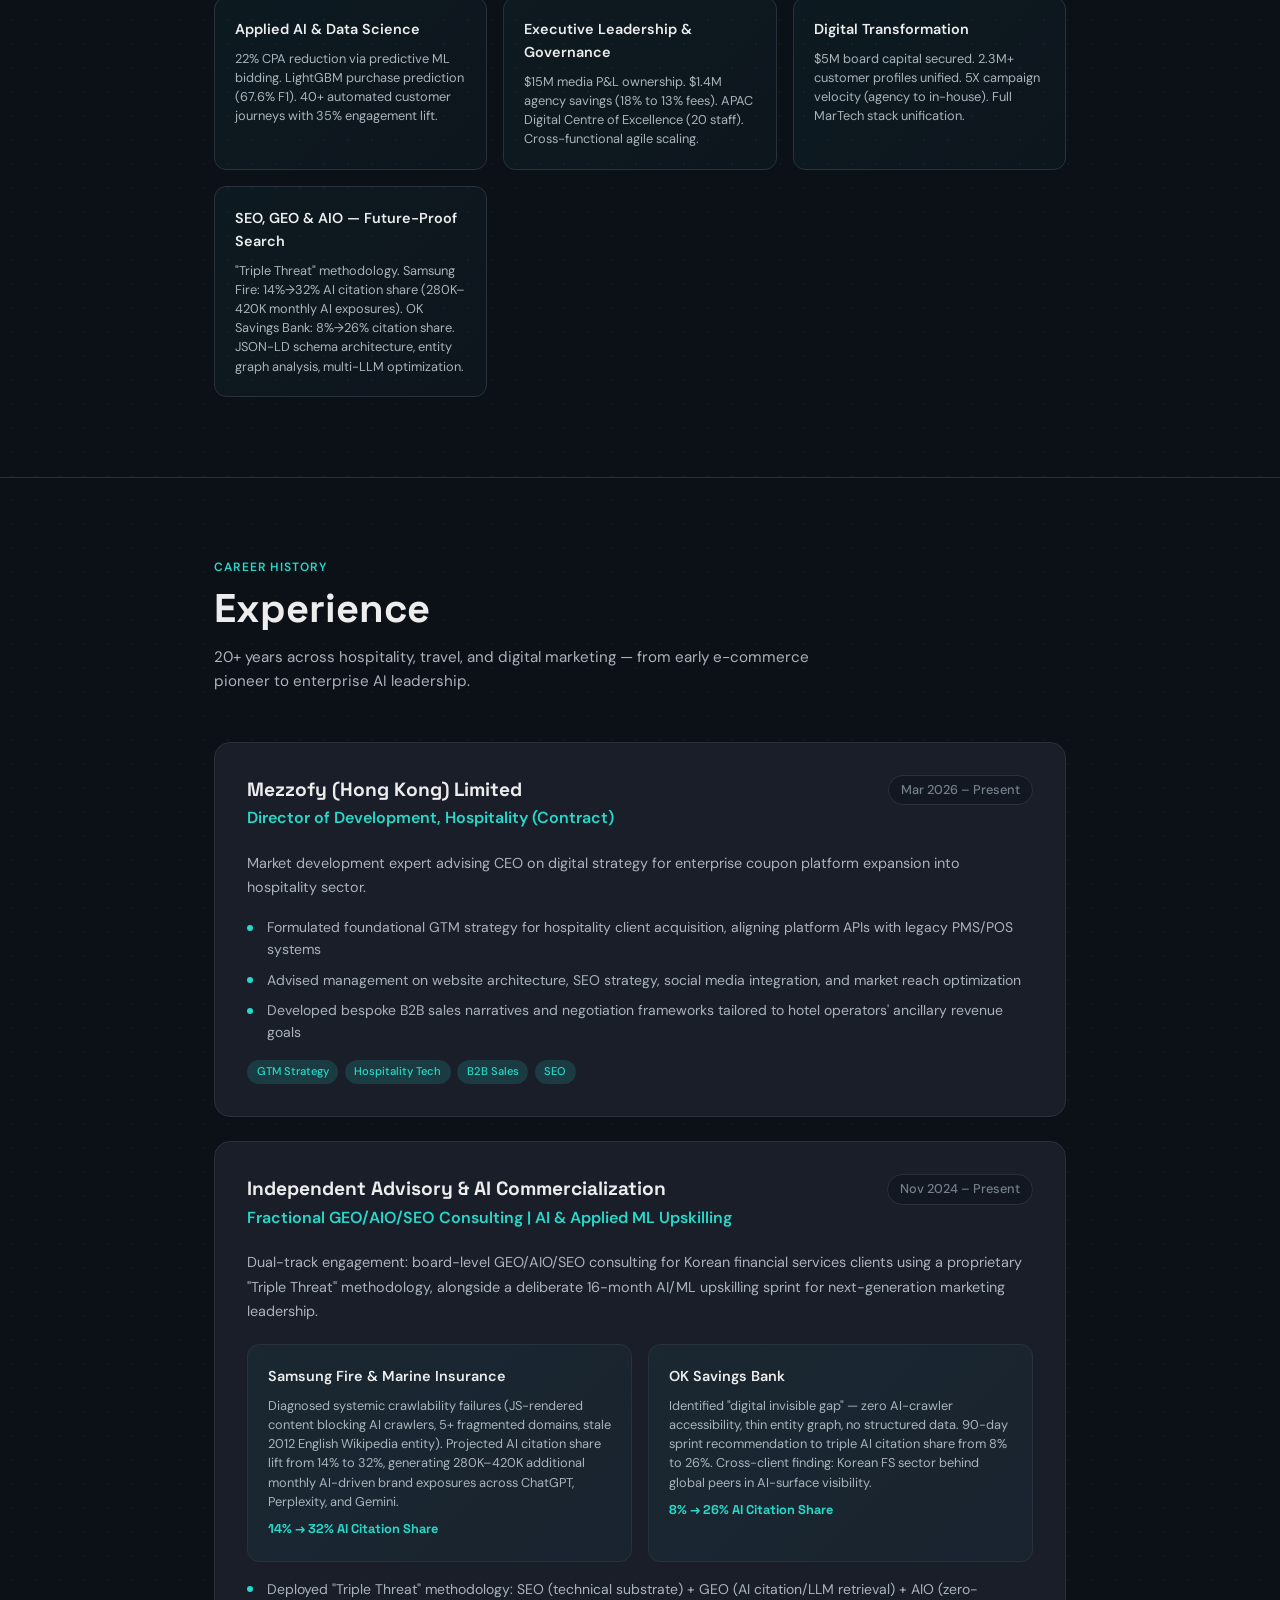
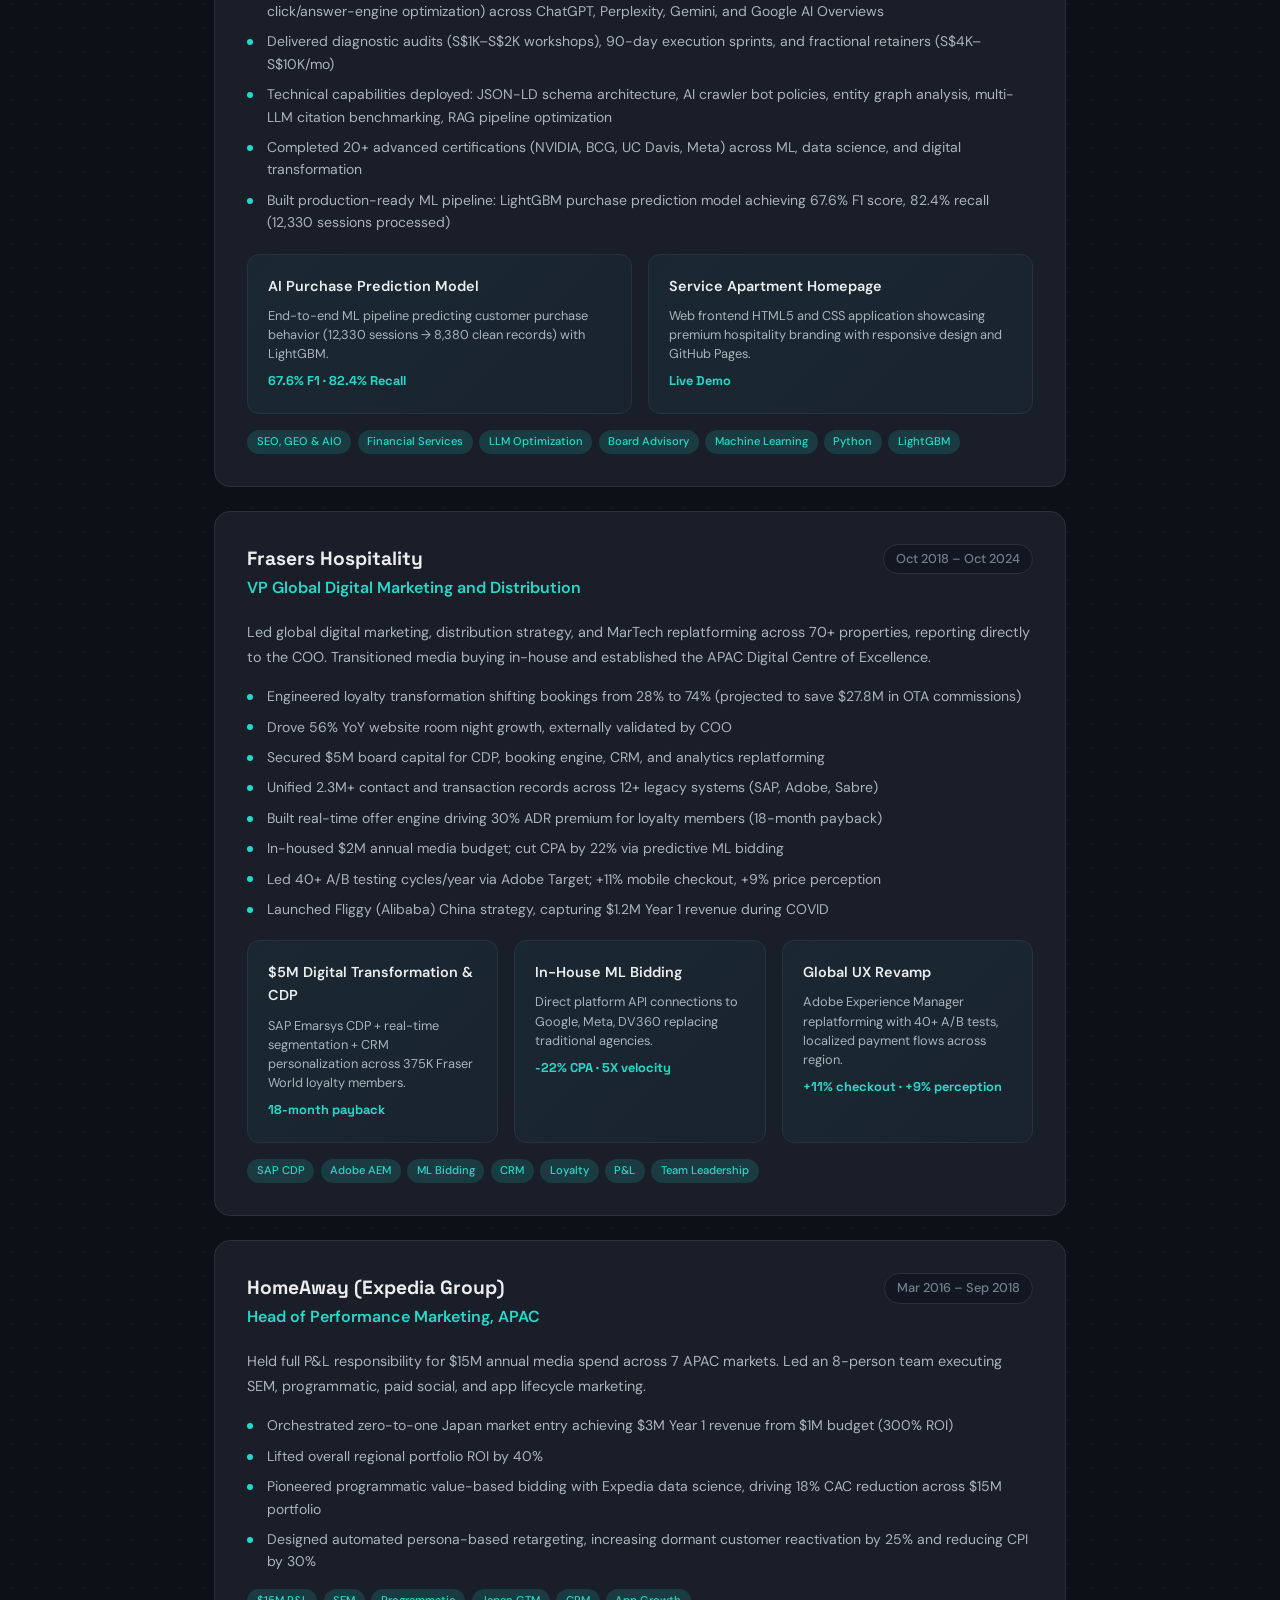
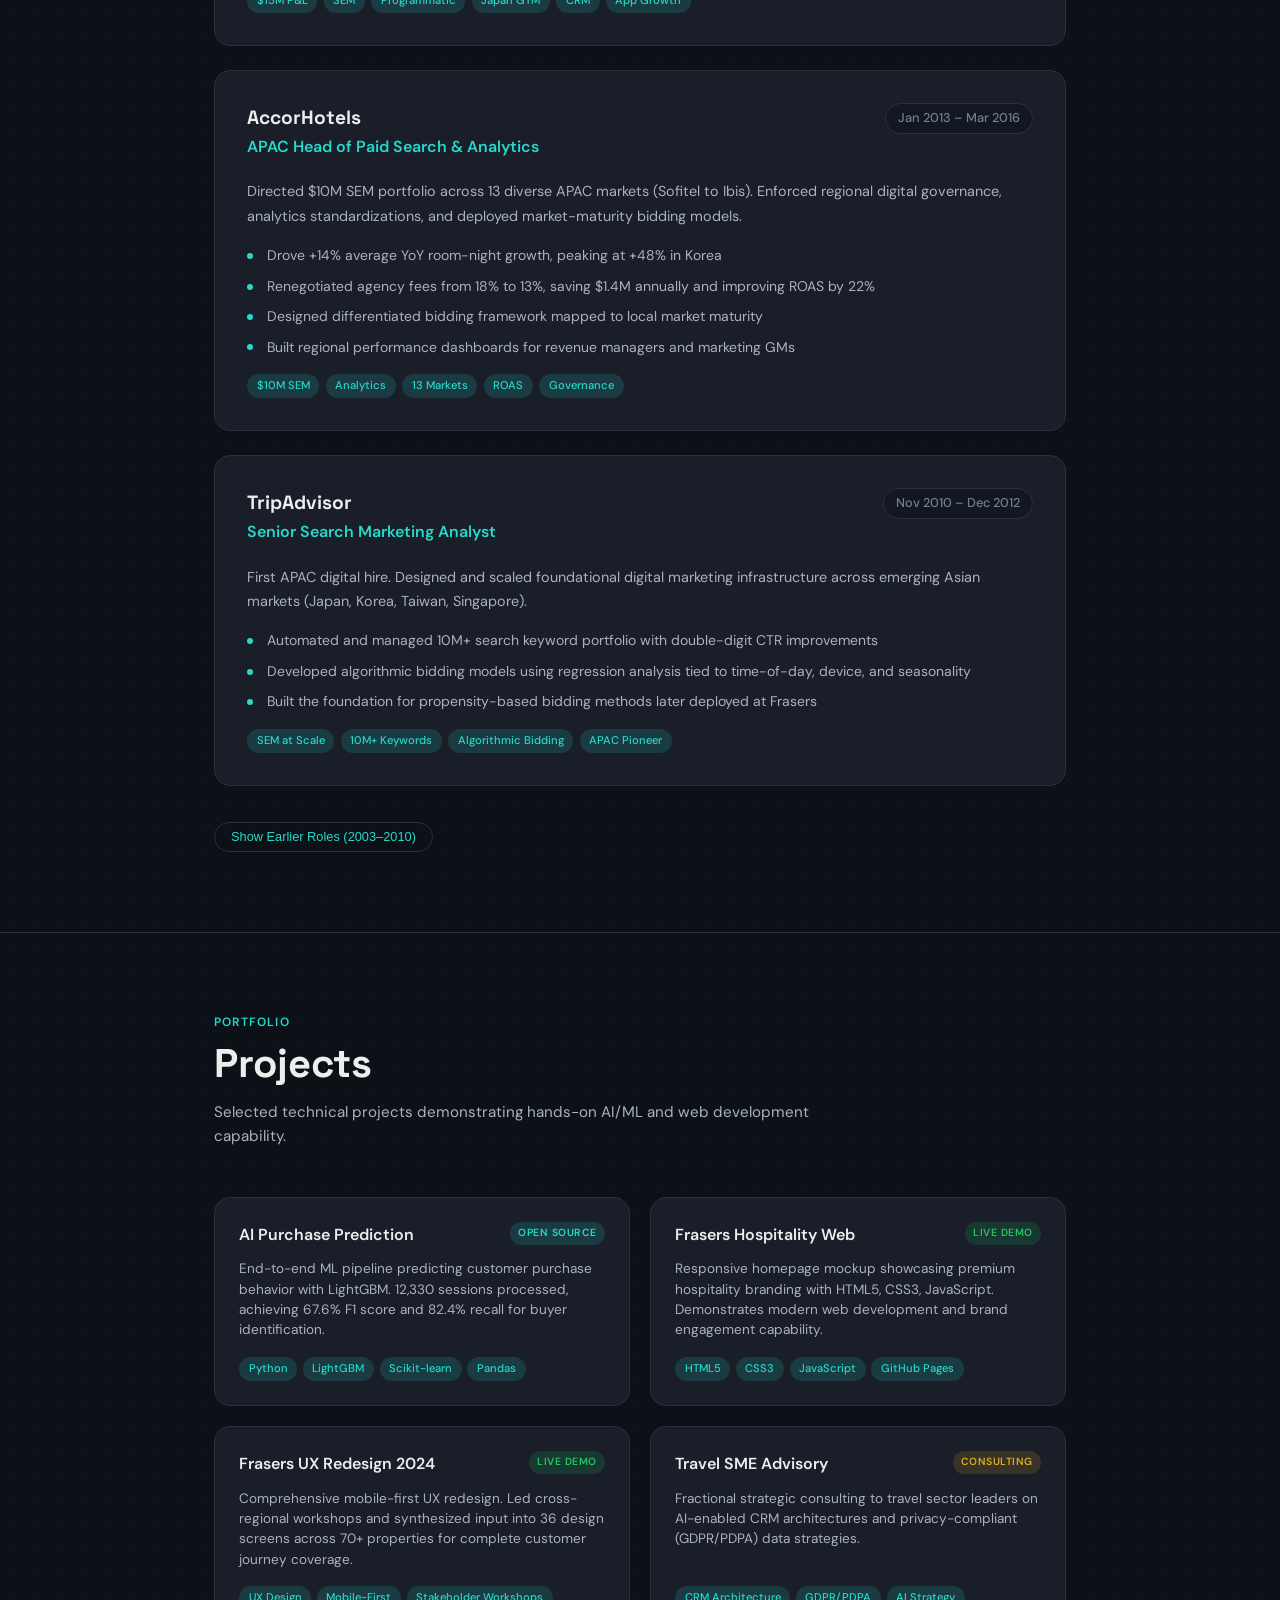
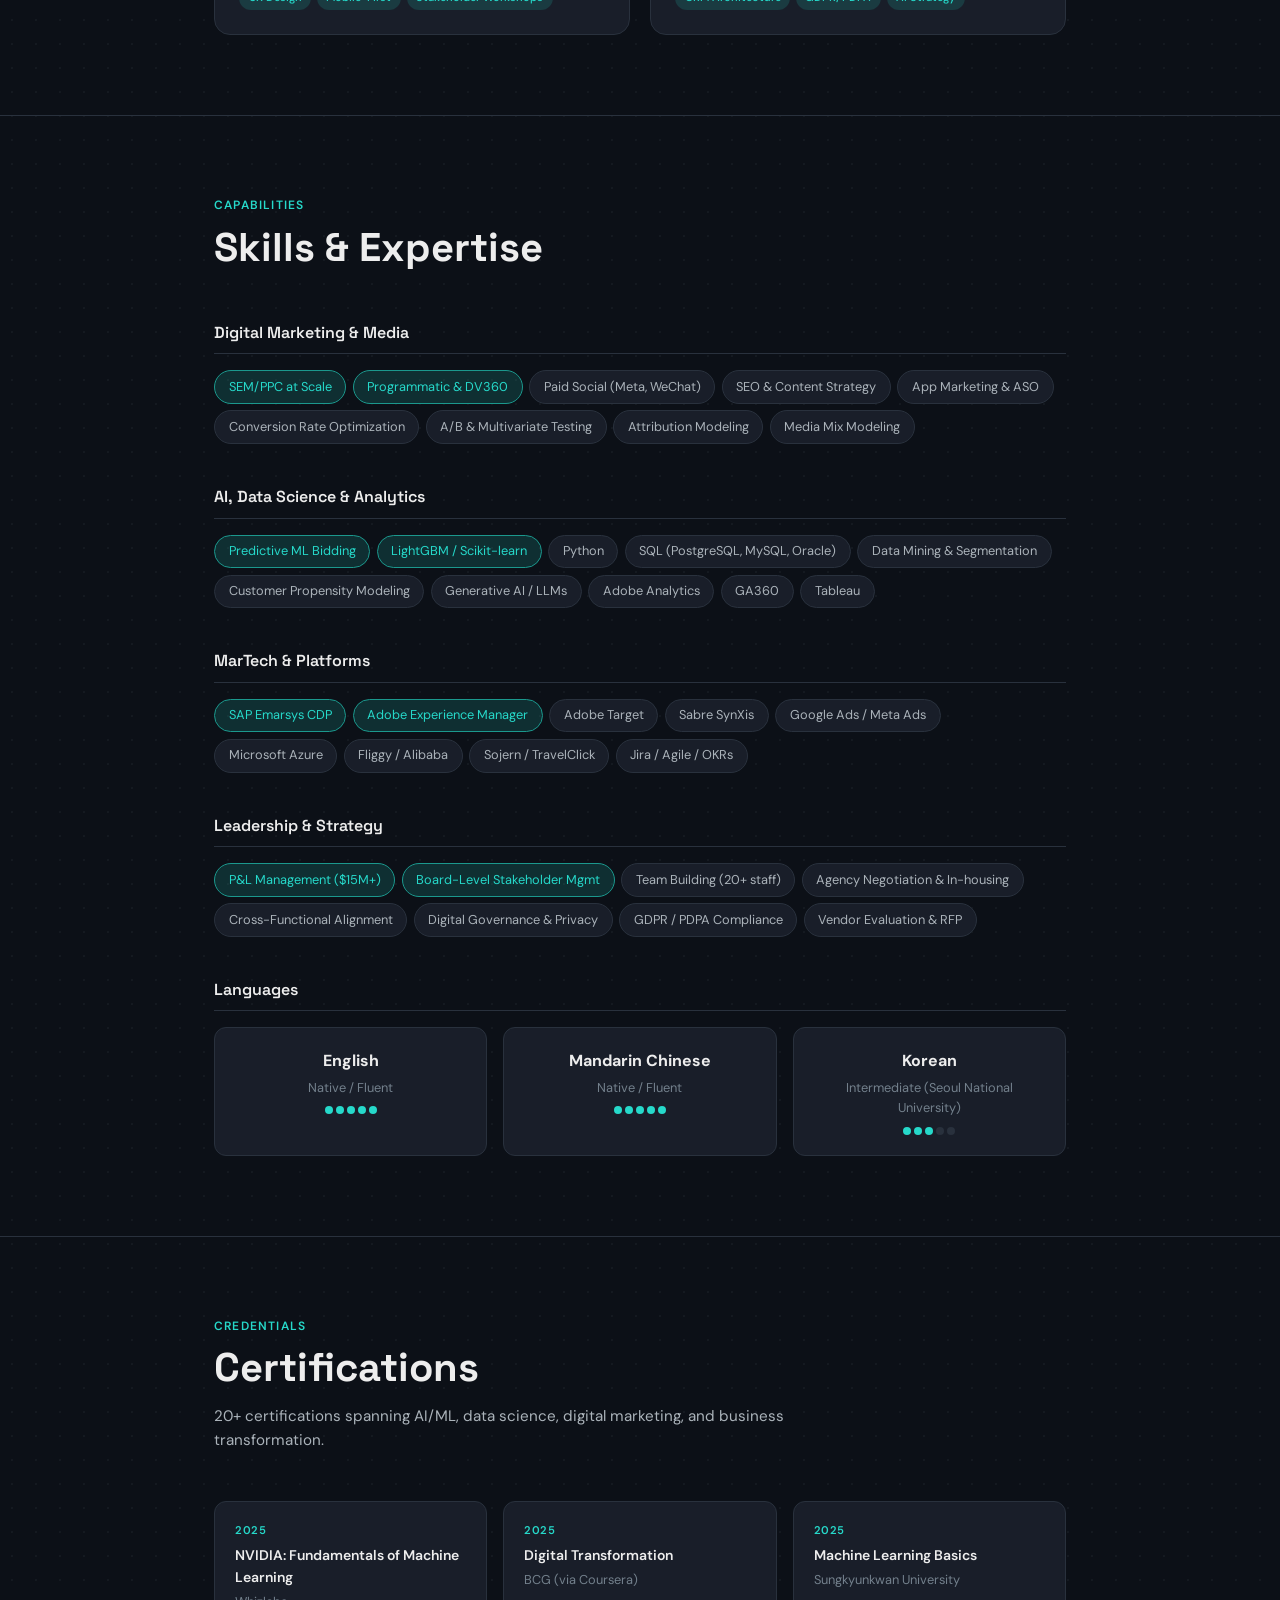
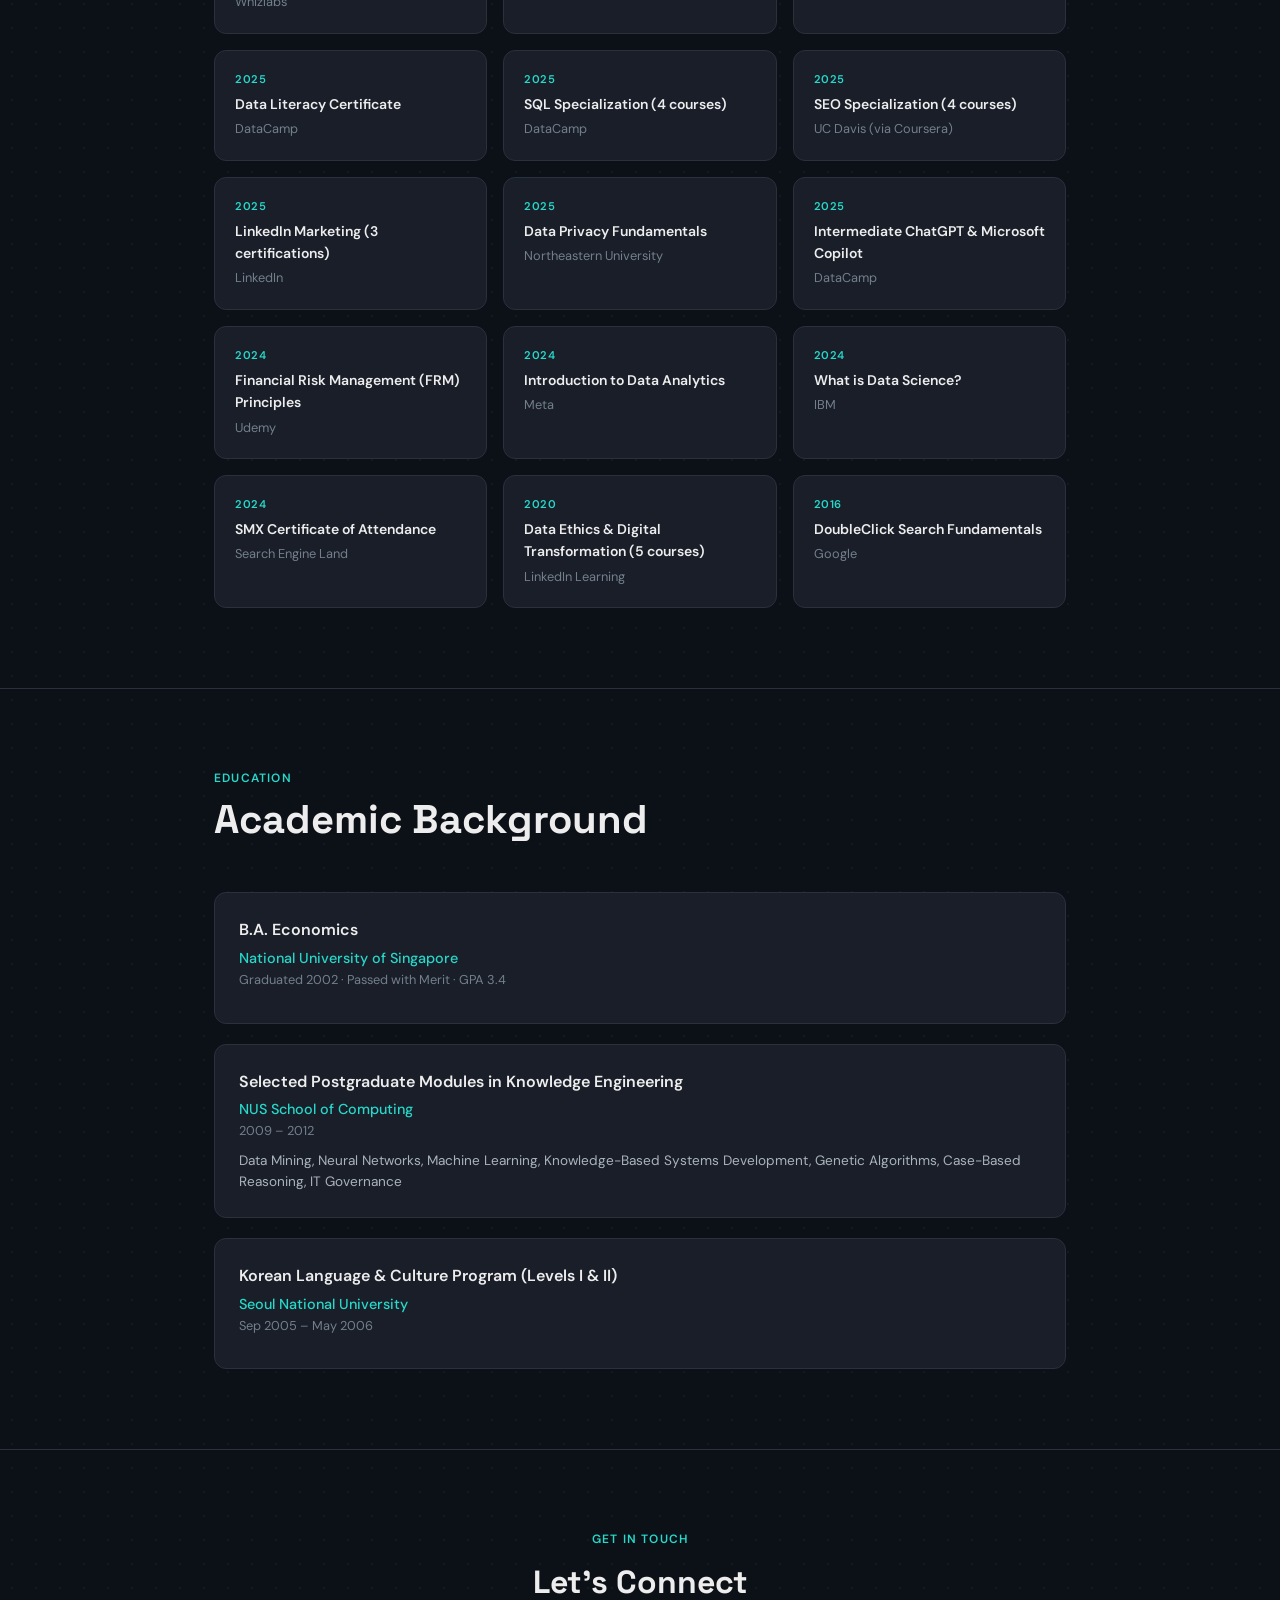
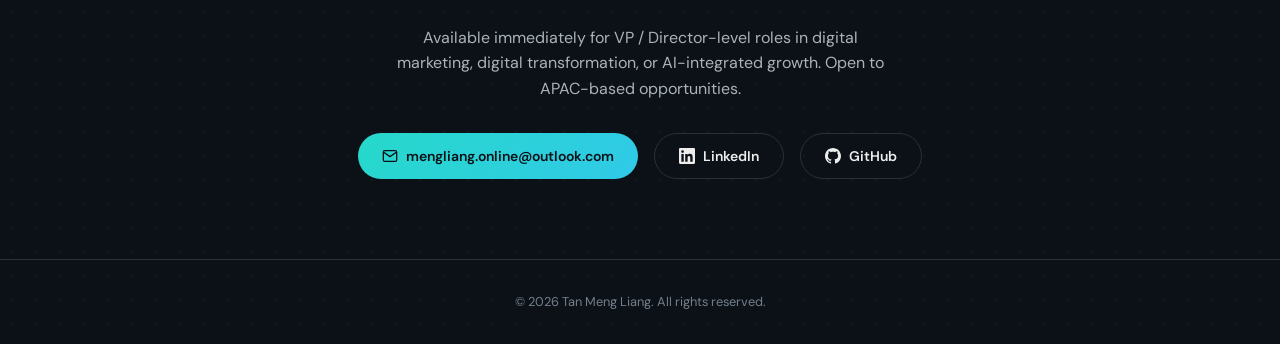
==== commit c35e33af: "feat: enhance freelance section with GEO/AIO Korean FS clients, update positioning - Added Samsung F" ====
--- a/resume/index.html
+++ b/resume/index.html
@@ -3,8 +3,8 @@
 <head>
   <meta charset="UTF-8">
   <meta name="viewport" content="width=device-width, initial-scale=1.0">
-  <title>Tan Meng Liang — VP Digital Marketing & AI-Integrated Growth</title>
-  <meta name="description" content="Board-facing VP of Digital Marketing with 20+ years driving digital transformation, customer acquisition, and revenue growth for blue-chip hospitality and travel enterprises.">
+  <title>Tan Meng Liang — APAC Digital Growth & MarTech Leader | Fractional SEO · GEO · AIO</title>
+  <meta name="description" content="APAC Digital Growth & MarTech Leader with 20+ years driving P&L ownership, AI-enabled performance, and enterprise transformation. Fractional expert in SEO, Generative Engine Optimization (GEO), and AI Optimization (AIO). Samsung Fire & OK Savings Bank.">
 
   <link rel="shortcut icon" href="../assets/images/logo.ico" type="image/x-icon">
   <link rel="preconnect" href="https://fonts.googleapis.com">
@@ -468,10 +468,10 @@
           </div>
         </div>
 
-        <h1>VP Digital Marketing &<br><span class="accent">AI-Integrated Growth</span></h1>
+        <h1>APAC Digital Growth &<br><span class="accent">MarTech Leader</span></h1>
 
         <p class="hero-tagline">
-          Board-facing VP with 20+ years driving digital transformation, customer acquisition, and revenue growth for blue-chip hospitality & travel enterprises. From early digital pioneer to enterprise AI practitioner backed by NUS Knowledge Engineering and recent Generative AI upskilling.
+          Board-facing leader with 20+ years driving P&L ownership, enterprise MarTech transformation, and AI-enabled performance across APAC. Fractional expert in SEO, Generative Engine Optimization (GEO), and AI Optimization (AIO) — helping financial services and travel brands dominate AI-powered search surfaces. Clients include Samsung Fire &amp; Marine Insurance and OK Savings Bank.
         </p>
 
         <div class="hero-stats">
@@ -494,14 +494,15 @@
         </div>
 
         <div class="hero-tags">
+          <span class="tag accent">SEO, GEO & AIO</span>
+          <span class="tag accent">Applied AI & ML</span>
           <span class="tag accent">Digital Transformation</span>
-          <span class="tag accent">Applied AI & ML</span>
           <span class="tag">Performance Marketing</span>
           <span class="tag">CRM & Loyalty</span>
           <span class="tag">MarTech</span>
           <span class="tag">Executive Leadership</span>
-          <span class="tag">Hospitality & Travel</span>
           <span class="tag">APAC Markets</span>
+          <span class="tag">Financial Services</span>
         </div>
 
         <div class="hero-cta">
@@ -548,7 +549,7 @@
         <div class="project-cards fade-in">
           <div class="project-card">
             <h4>Applied AI & Data Science</h4>
-            <p>22% CPA reduction via predictive ML bidding. Dynamic segmentation across behavioral, geographic, and channel dimensions. 40+ automated journeys with 35% engagement lift.</p>
+            <p>22% CPA reduction via predictive ML bidding. LightGBM purchase prediction (67.6% F1). 40+ automated customer journeys with 35% engagement lift.</p>
           </div>
           <div class="project-card">
             <h4>Executive Leadership & Governance</h4>
@@ -557,6 +558,10 @@
           <div class="project-card">
             <h4>Digital Transformation</h4>
             <p>$5M board capital secured. 2.3M+ customer profiles unified. 5X campaign velocity (agency to in-house). Full MarTech stack unification.</p>
+          </div>
+          <div class="project-card">
+            <h4>SEO, GEO & AIO — Future-Proof Search</h4>
+            <p>"Triple Threat" methodology. Samsung Fire: 14%→32% AI citation share (280K–420K monthly AI exposures). OK Savings Bank: 8%→26% citation share. JSON-LD schema architecture, entity graph analysis, multi-LLM optimization.</p>
           </div>
         </div>
       </div>
@@ -595,21 +600,38 @@
             </div>
           </div>
 
-          <!-- Independent Professional Development -->
+          <!-- Independent Advisory & AI Commercialization -->
           <div class="exp-item fade-in">
             <div class="exp-header">
               <div>
-                <div class="exp-company">Independent Professional Development</div>
-                <div class="exp-role">AI & Applied ML Upskilling</div>
+                <div class="exp-company">Independent Advisory & AI Commercialization</div>
+                <div class="exp-role">Fractional GEO/AIO/SEO Consulting | AI & Applied ML Upskilling</div>
               </div>
               <span class="exp-date">Nov 2024 &ndash; Present</span>
             </div>
-            <p class="exp-summary">Deliberate 16-month upskilling sprint for next-generation AI-integrated marketing leadership, completing 20+ certifications while building production ML models.</p>
+            <p class="exp-summary">Dual-track engagement: board-level GEO/AIO/SEO consulting for Korean financial services clients using a proprietary "Triple Threat" methodology, alongside a deliberate 16-month AI/ML upskilling sprint for next-generation marketing leadership.</p>
+
+            <div class="project-cards" style="margin-bottom: 1rem;">
+              <div class="project-card">
+                <h4>Samsung Fire &amp; Marine Insurance</h4>
+                <p>Diagnosed systemic crawlability failures (JS-rendered content blocking AI crawlers, 5+ fragmented domains, stale 2012 English Wikipedia entity). Projected AI citation share lift from 14% to 32%, generating 280K–420K additional monthly AI-driven brand exposures across ChatGPT, Perplexity, and Gemini.</p>
+                <span class="metric">14% &rarr; 32% AI Citation Share</span>
+              </div>
+              <div class="project-card">
+                <h4>OK Savings Bank</h4>
+                <p>Identified "digital invisible gap" — zero AI-crawler accessibility, thin entity graph, no structured data. 90-day sprint recommendation to triple AI citation share from 8% to 26%. Cross-client finding: Korean FS sector behind global peers in AI-surface visibility.</p>
+                <span class="metric">8% &rarr; 26% AI Citation Share</span>
+              </div>
+            </div>
+
             <ul class="exp-achievements">
+              <li>Deployed "Triple Threat" methodology: SEO (technical substrate) + GEO (AI citation/LLM retrieval) + AIO (zero-click/answer-engine optimization) across ChatGPT, Perplexity, Gemini, and Google AI Overviews</li>
+              <li>Delivered diagnostic audits (S$1K–S$2K workshops), 90-day execution sprints, and fractional retainers (S$4K–S$10K/mo)</li>
+              <li>Technical capabilities deployed: JSON-LD schema architecture, AI crawler bot policies, entity graph analysis, multi-LLM citation benchmarking, RAG pipeline optimization</li>
               <li>Completed 20+ advanced certifications (NVIDIA, BCG, UC Davis, Meta) across ML, data science, and digital transformation</li>
-              <li>Built production-ready ML pipelines including LightGBM purchase prediction model achieving 67.6% F1 score</li>
-              <li>Provided fractional strategic consulting to travel sector leaders on AI-enabled CRM architectures</li>
+              <li>Built production-ready ML pipeline: LightGBM purchase prediction model achieving 67.6% F1 score, 82.4% recall (12,330 sessions processed)</li>
             </ul>
+
             <div class="project-cards">
               <div class="project-card">
                 <h4>AI Purchase Prediction Model</h4>
@@ -622,12 +644,15 @@
                 <span class="metric">Live Demo</span>
               </div>
             </div>
+
             <div class="exp-tags">
+              <span class="exp-tag">SEO, GEO & AIO</span>
+              <span class="exp-tag">Financial Services</span>
+              <span class="exp-tag">LLM Optimization</span>
+              <span class="exp-tag">Board Advisory</span>
               <span class="exp-tag">Machine Learning</span>
               <span class="exp-tag">Python</span>
               <span class="exp-tag">LightGBM</span>
-              <span class="exp-tag">Data Science</span>
-              <span class="exp-tag">Generative AI</span>
             </div>
           </div>
 
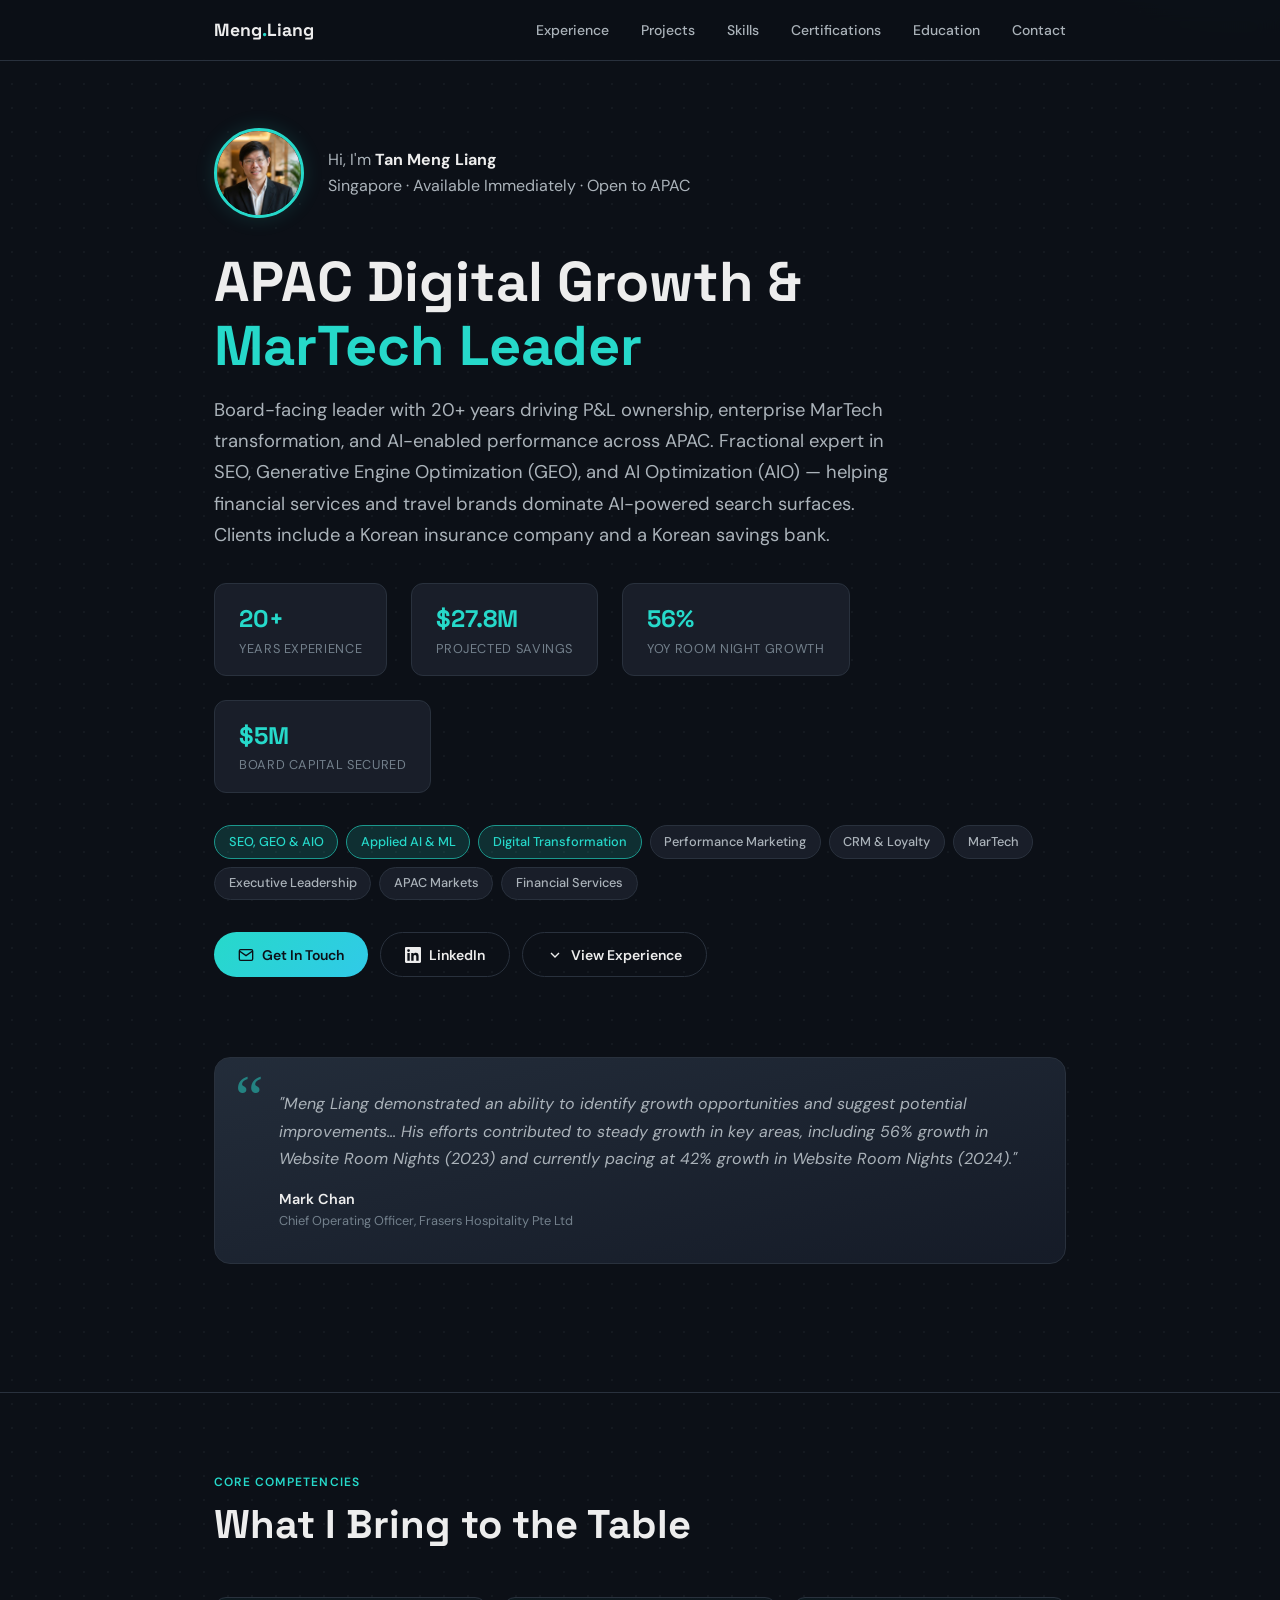
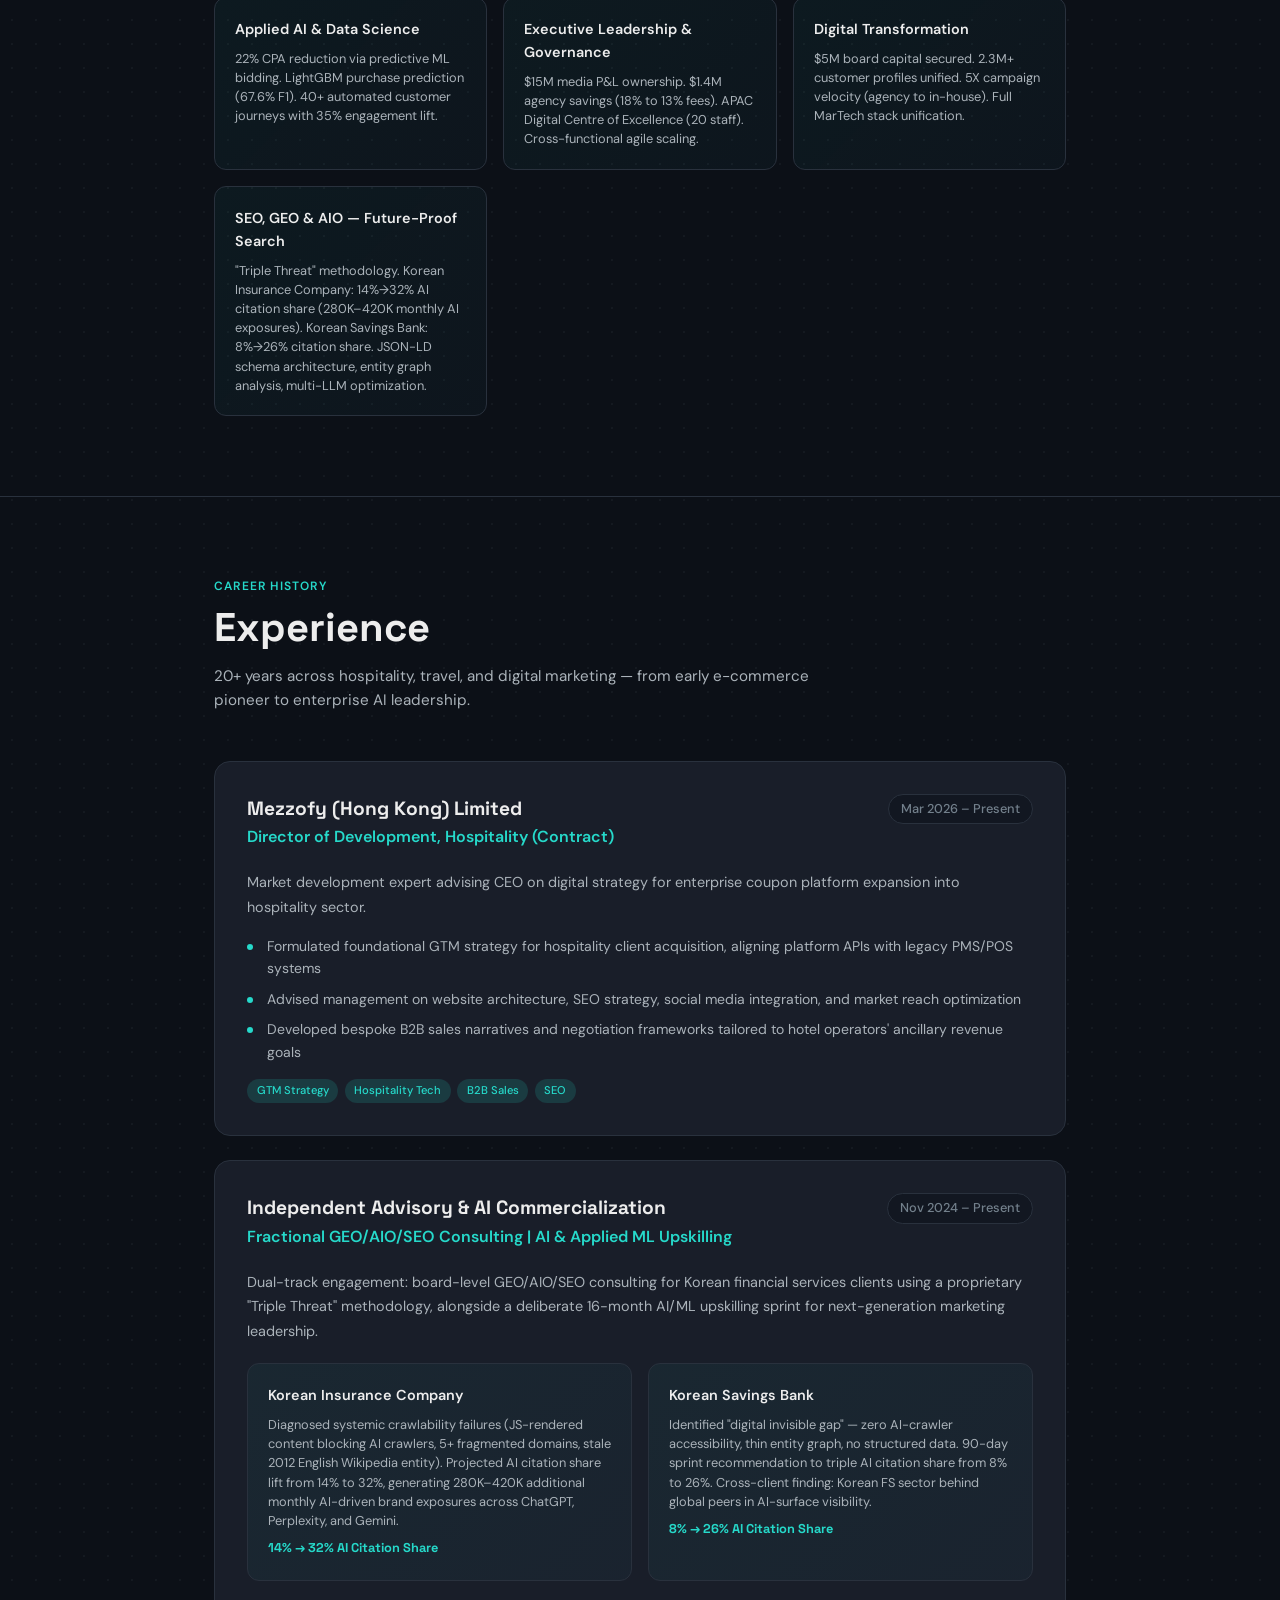
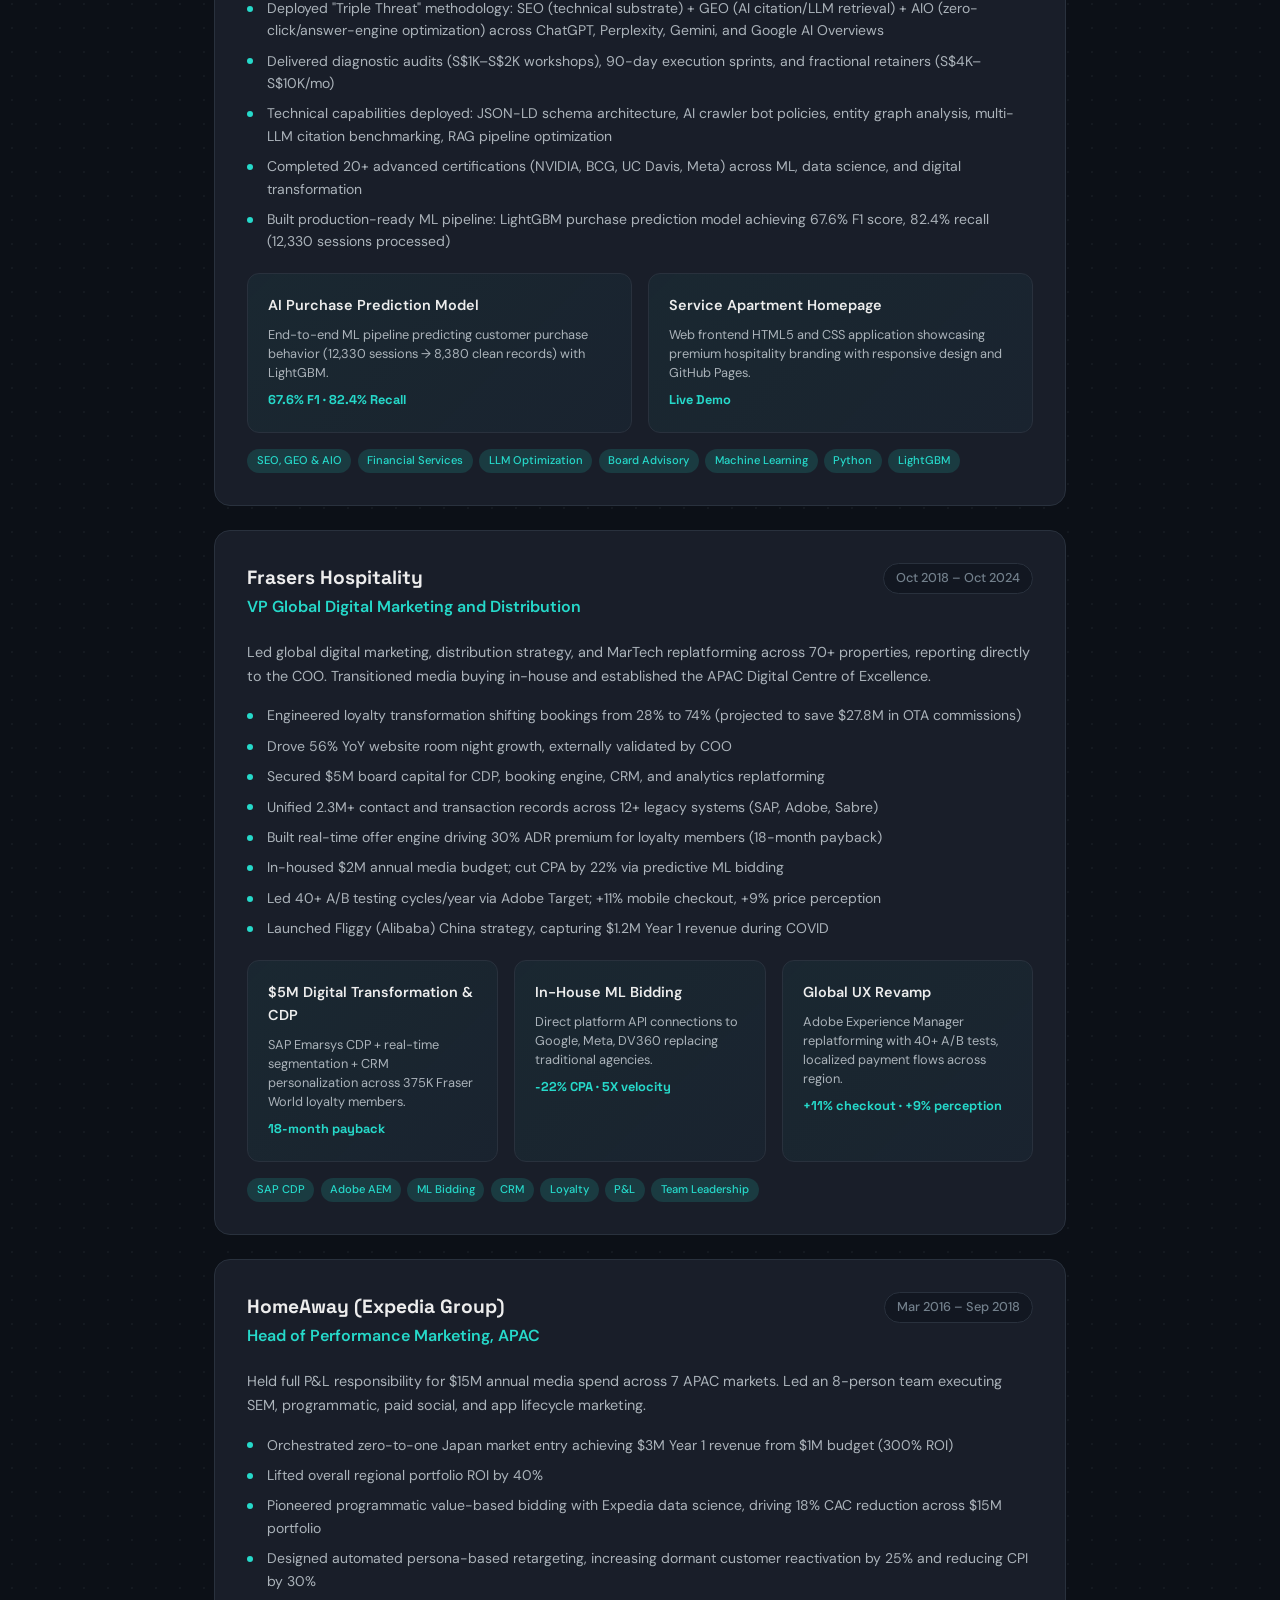
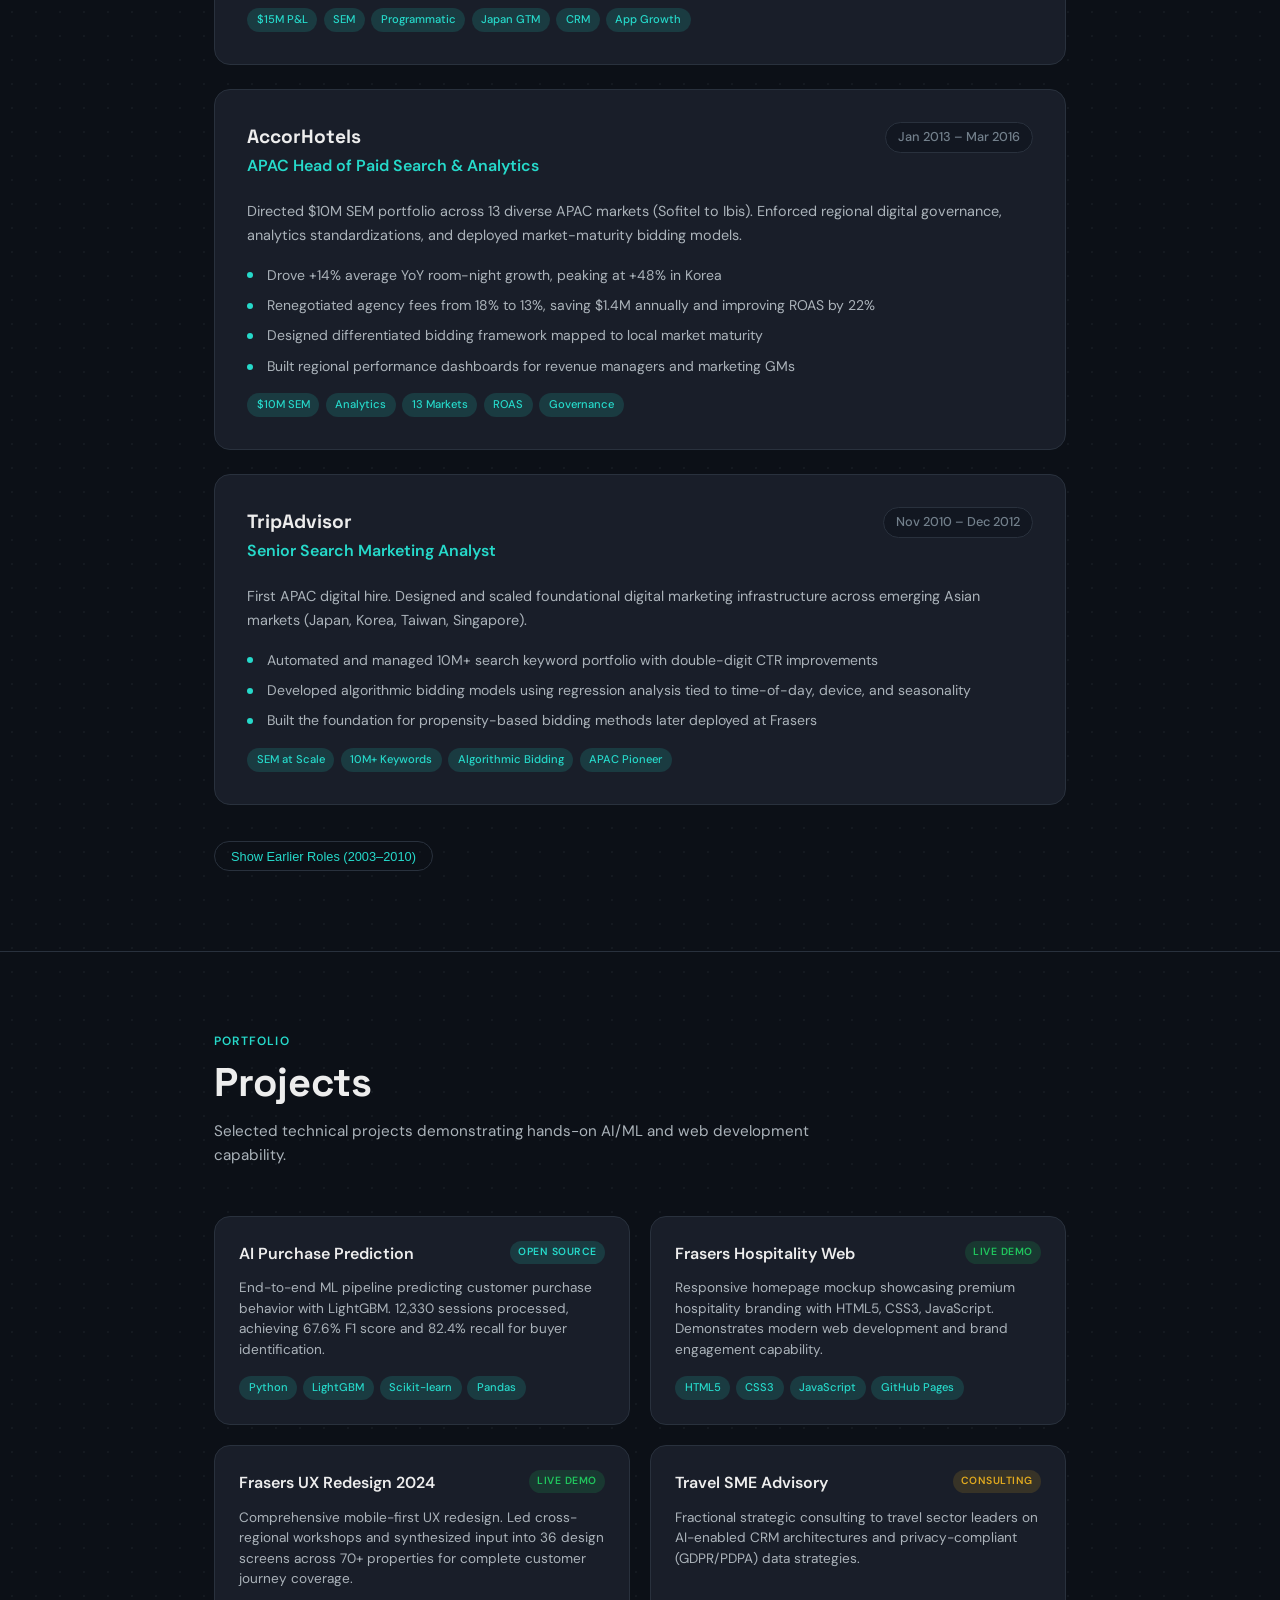
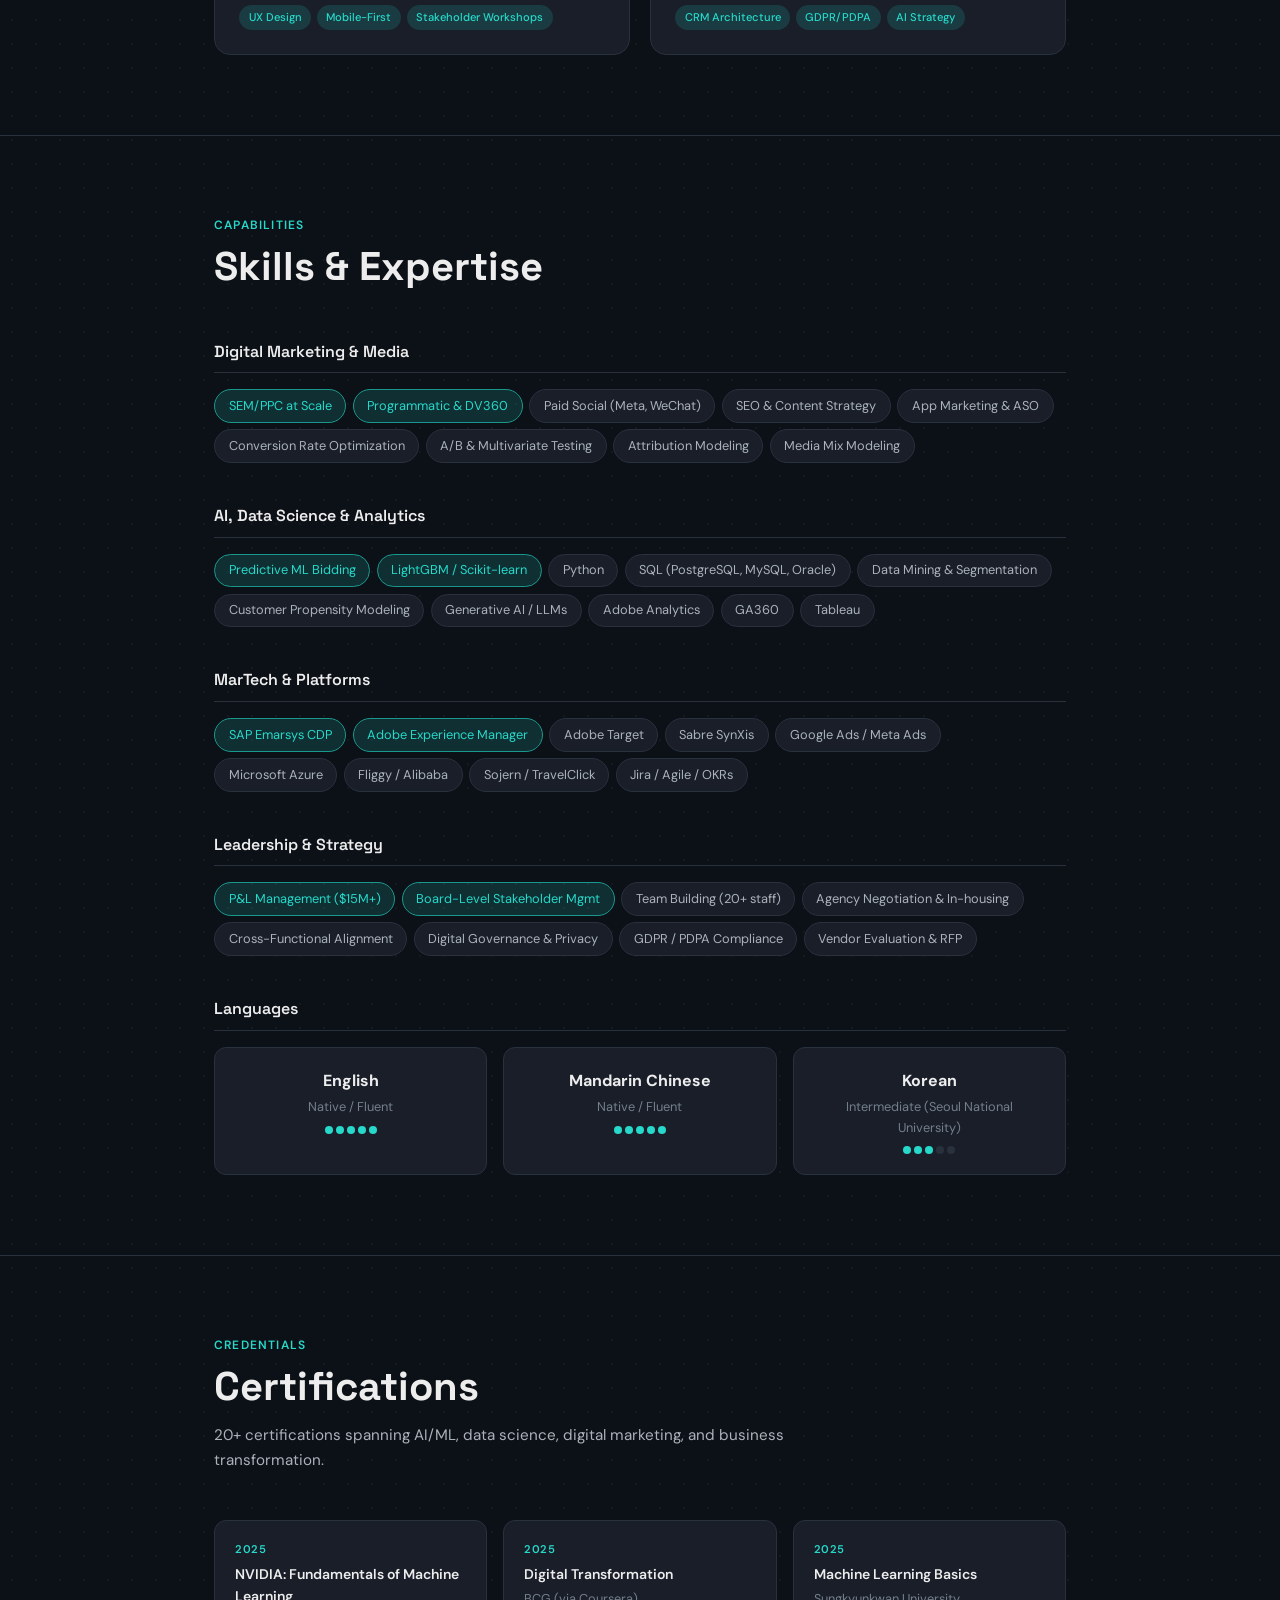
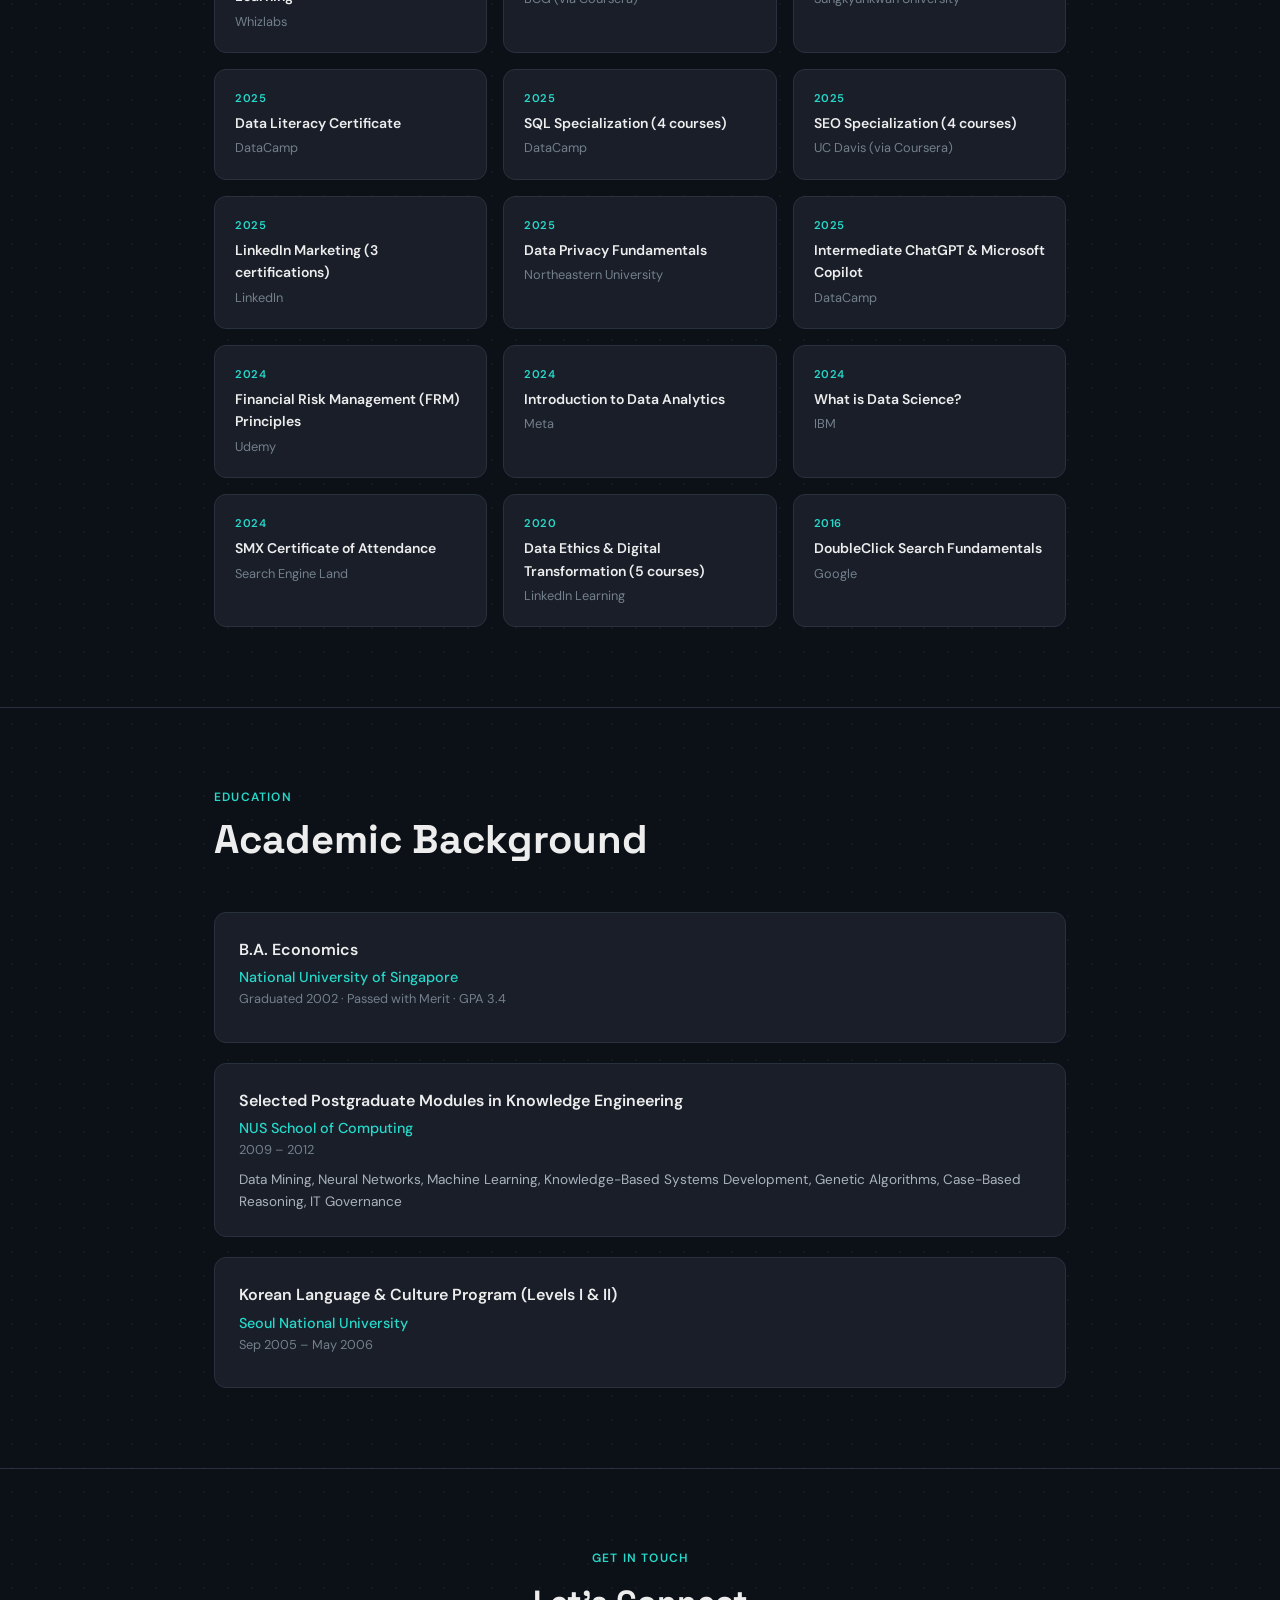
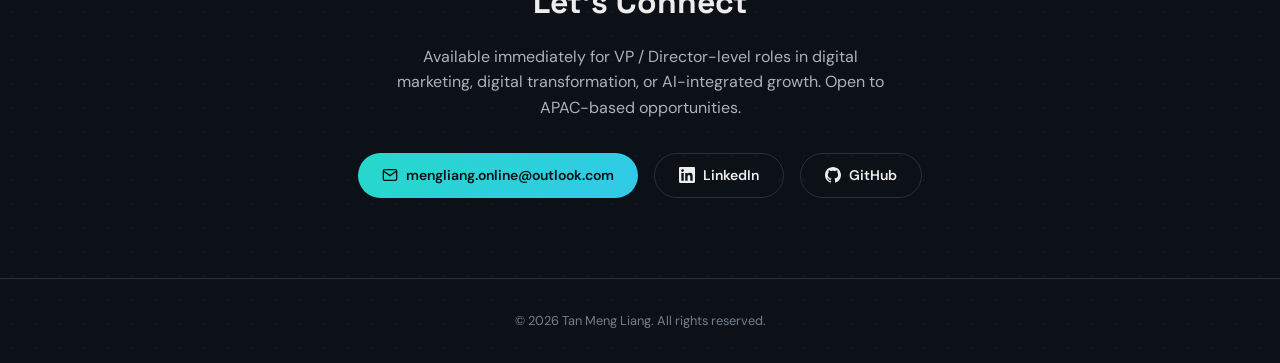
==== commit 94e0ac6e: "privacy: anonymize Korean FS client names to generic descriptors Co-Authored-By: Claude Sonnet 4.6 <" ====
--- a/resume/index.html
+++ b/resume/index.html
@@ -4,7 +4,7 @@
   <meta charset="UTF-8">
   <meta name="viewport" content="width=device-width, initial-scale=1.0">
   <title>Tan Meng Liang — APAC Digital Growth & MarTech Leader | Fractional SEO · GEO · AIO</title>
-  <meta name="description" content="APAC Digital Growth & MarTech Leader with 20+ years driving P&L ownership, AI-enabled performance, and enterprise transformation. Fractional expert in SEO, Generative Engine Optimization (GEO), and AI Optimization (AIO). Samsung Fire & OK Savings Bank.">
+  <meta name="description" content="APAC Digital Growth & MarTech Leader with 20+ years driving P&L ownership, AI-enabled performance, and enterprise transformation. Fractional expert in SEO, Generative Engine Optimization (GEO), and AI Optimization (AIO). A Korean insurance company and a Korean savings bank.">
 
   <link rel="shortcut icon" href="../assets/images/logo.ico" type="image/x-icon">
   <link rel="preconnect" href="https://fonts.googleapis.com">
@@ -471,7 +471,7 @@
         <h1>APAC Digital Growth &<br><span class="accent">MarTech Leader</span></h1>
 
         <p class="hero-tagline">
-          Board-facing leader with 20+ years driving P&L ownership, enterprise MarTech transformation, and AI-enabled performance across APAC. Fractional expert in SEO, Generative Engine Optimization (GEO), and AI Optimization (AIO) — helping financial services and travel brands dominate AI-powered search surfaces. Clients include Samsung Fire &amp; Marine Insurance and OK Savings Bank.
+          Board-facing leader with 20+ years driving P&L ownership, enterprise MarTech transformation, and AI-enabled performance across APAC. Fractional expert in SEO, Generative Engine Optimization (GEO), and AI Optimization (AIO) — helping financial services and travel brands dominate AI-powered search surfaces. Clients include a Korean insurance company and a Korean savings bank.
         </p>
 
         <div class="hero-stats">
@@ -561,7 +561,7 @@
           </div>
           <div class="project-card">
             <h4>SEO, GEO & AIO — Future-Proof Search</h4>
-            <p>"Triple Threat" methodology. Samsung Fire: 14%→32% AI citation share (280K–420K monthly AI exposures). OK Savings Bank: 8%→26% citation share. JSON-LD schema architecture, entity graph analysis, multi-LLM optimization.</p>
+            <p>"Triple Threat" methodology. Korean Insurance Company: 14%→32% AI citation share (280K–420K monthly AI exposures). Korean Savings Bank: 8%→26% citation share. JSON-LD schema architecture, entity graph analysis, multi-LLM optimization.</p>
           </div>
         </div>
       </div>
@@ -613,12 +613,12 @@
 
             <div class="project-cards" style="margin-bottom: 1rem;">
               <div class="project-card">
-                <h4>Samsung Fire &amp; Marine Insurance</h4>
+                <h4>Korean Insurance Company</h4>
                 <p>Diagnosed systemic crawlability failures (JS-rendered content blocking AI crawlers, 5+ fragmented domains, stale 2012 English Wikipedia entity). Projected AI citation share lift from 14% to 32%, generating 280K–420K additional monthly AI-driven brand exposures across ChatGPT, Perplexity, and Gemini.</p>
                 <span class="metric">14% &rarr; 32% AI Citation Share</span>
               </div>
               <div class="project-card">
-                <h4>OK Savings Bank</h4>
+                <h4>Korean Savings Bank</h4>
                 <p>Identified "digital invisible gap" — zero AI-crawler accessibility, thin entity graph, no structured data. 90-day sprint recommendation to triple AI citation share from 8% to 26%. Cross-client finding: Korean FS sector behind global peers in AI-surface visibility.</p>
                 <span class="metric">8% &rarr; 26% AI Citation Share</span>
               </div>
